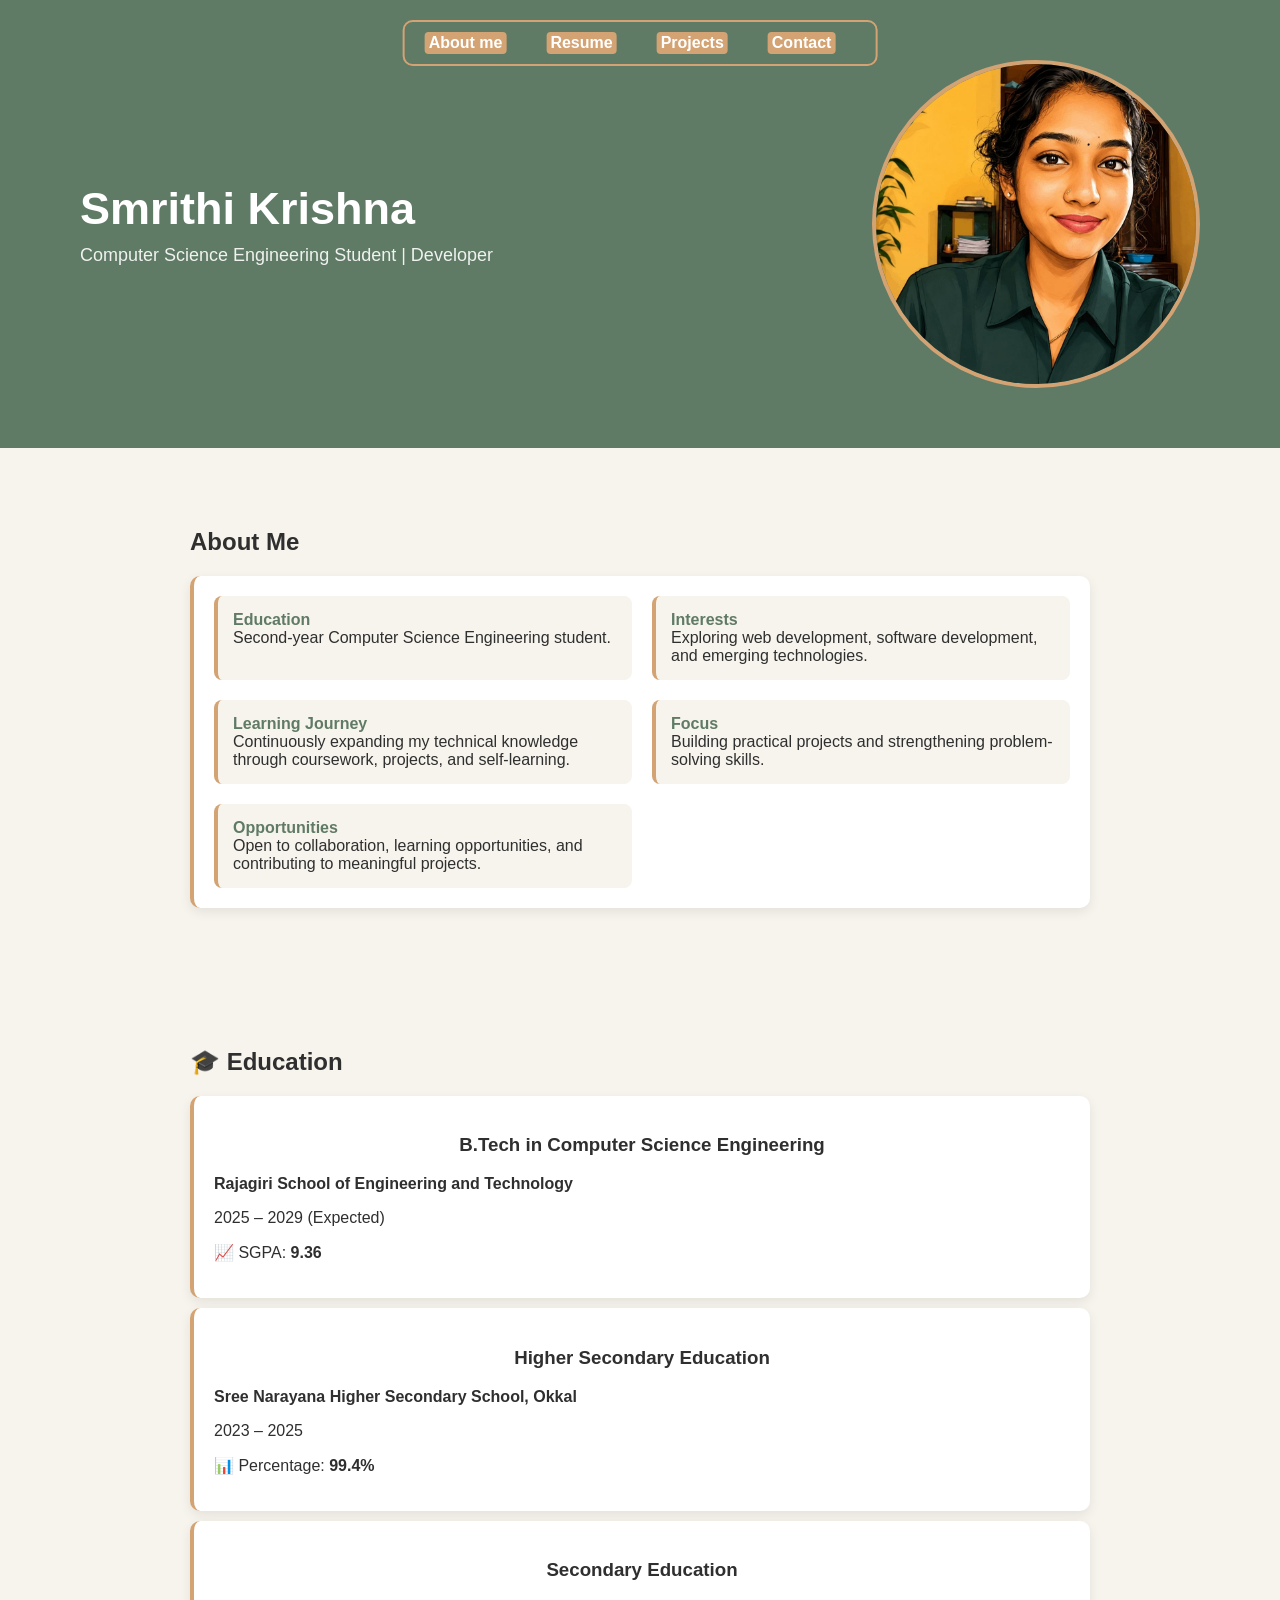
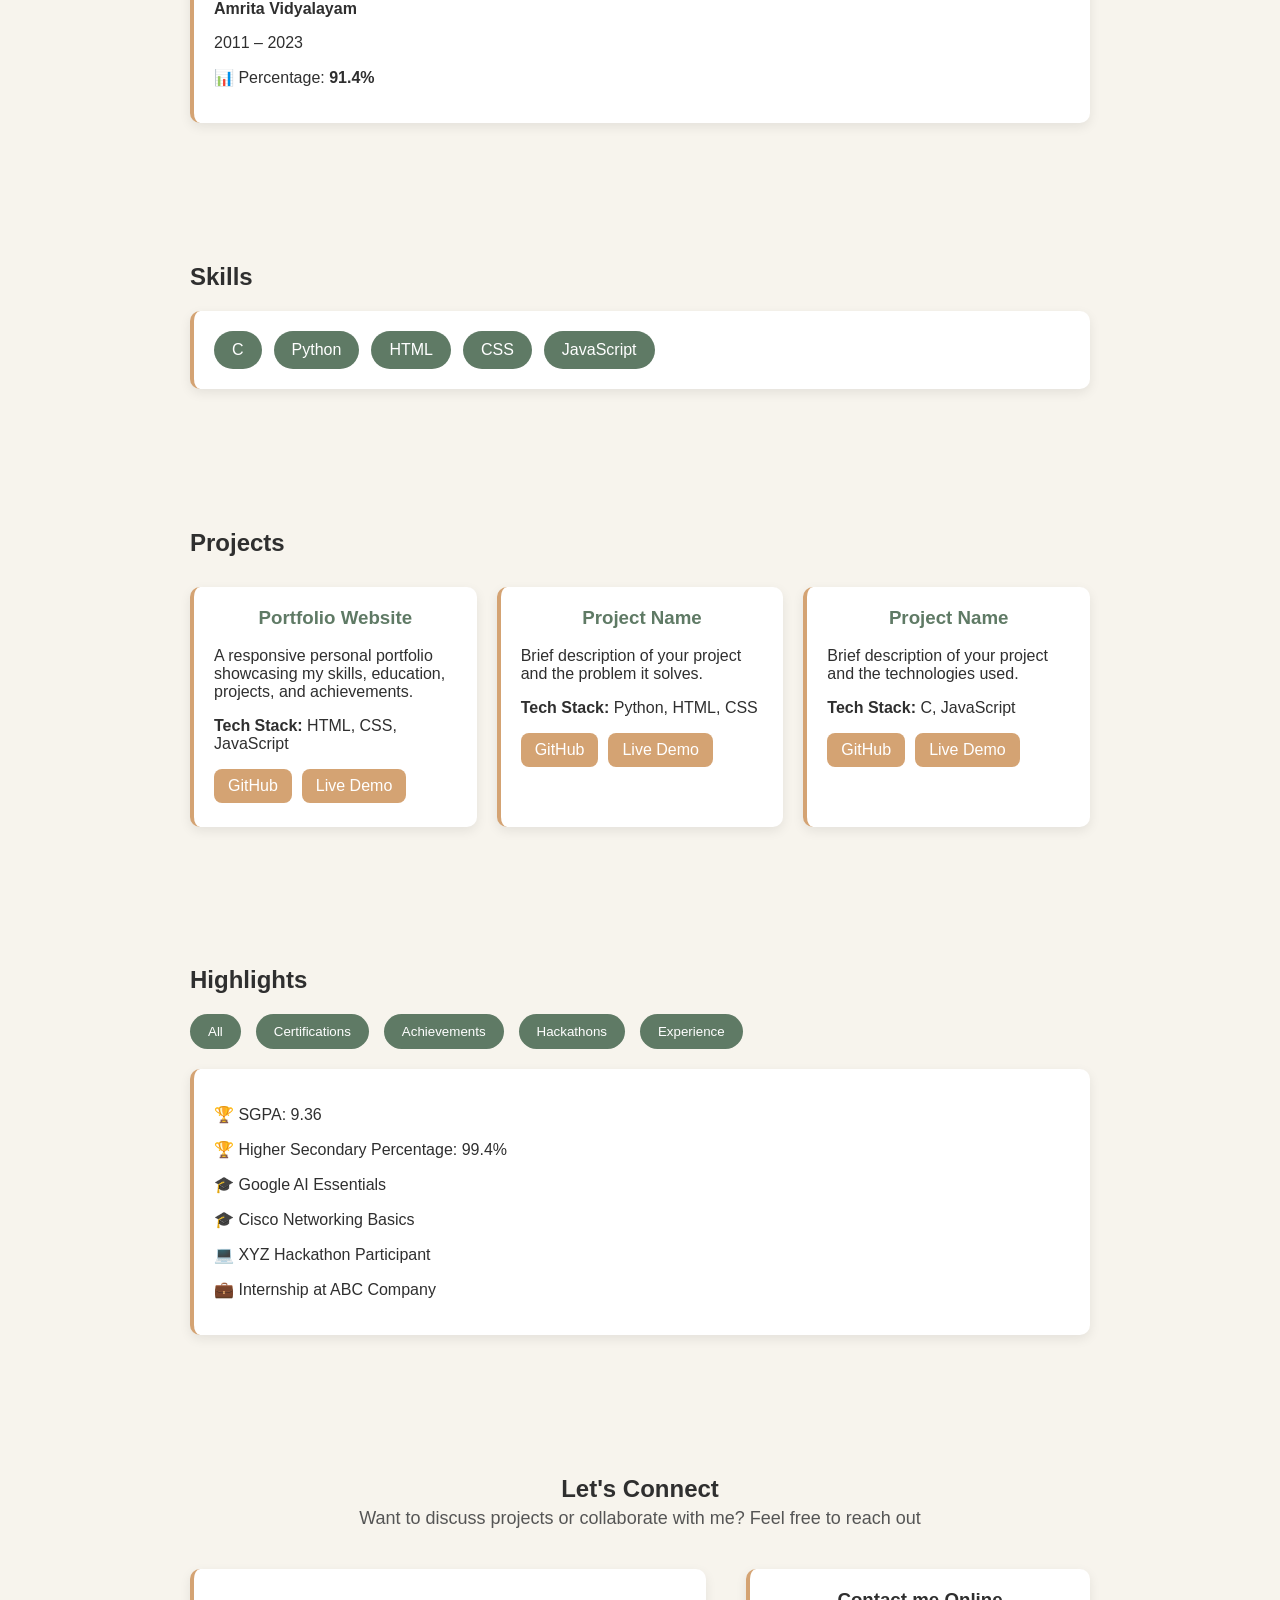
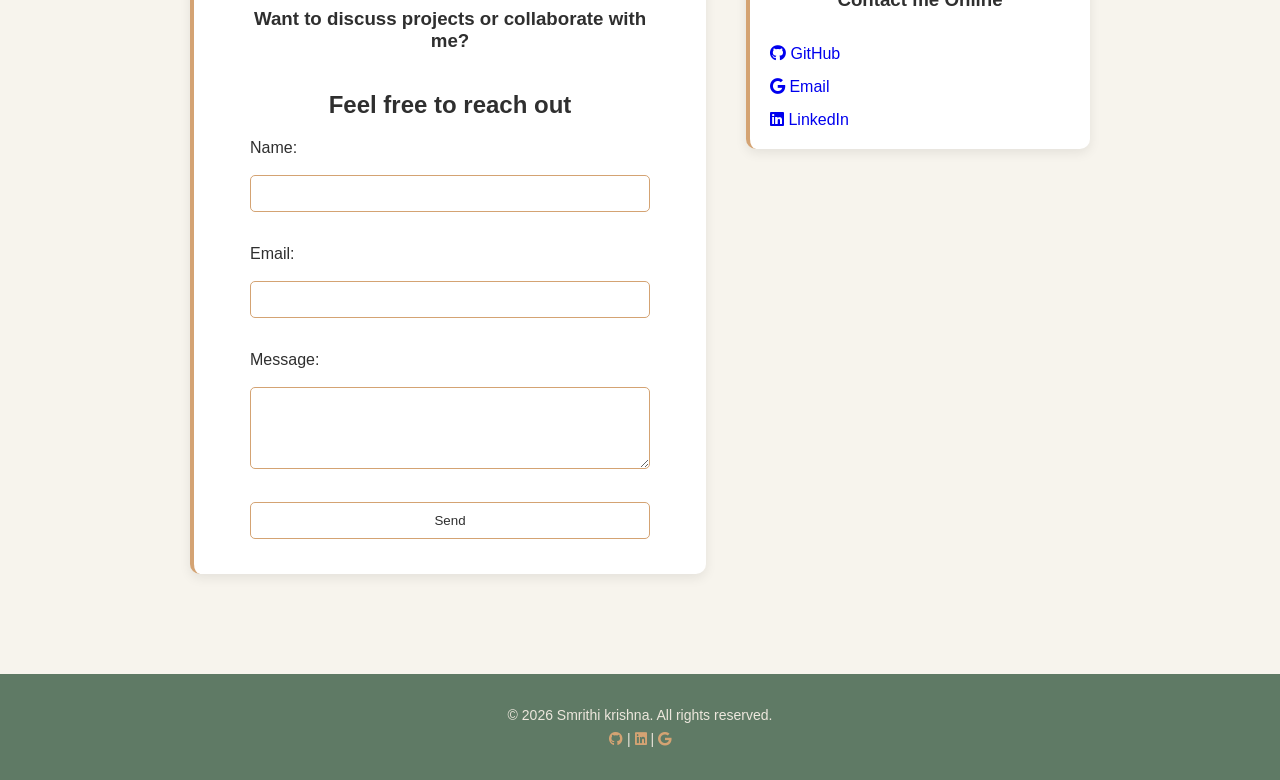
==== Index.html @ e536842e "fixes" ====
<!DOCTYPE html>
<html lang="en">
<head>
  <meta charset="UTF-8" />
  <meta name="viewport" content="width=device-width, initial-scale=1.0"/>
  <title>My Portfolio</title>
 <link rel="stylesheet" href="style.css">
 <link rel="stylesheet" href="https://cdnjs.cloudflare.com/ajax/libs/font-awesome/6.5.1/css/all.min.css">
</head>

<body>



  <header>
    <nav class="navbar">
  <a href="#about-me">About me</a> 
   <a href="Resume.pdf">Resume</a> 
   <a href="#projects">Projects</a> 
   <a href="#contact-online">Contact</a>
</nav>
    <div class="hero-text">
        <h1>Smrithi Krishna</h1>
        <p>Computer Science Engineering Student | Developer</p>
    </div>
    <img src="Smrithi.jpg" alt="Portfolio portrait" class="profile-img">
  </header>

<section id="about-me">
  <h2>About Me</h2>

  <div class="card about-card">
    <div class="about-grid">

      <div>
        <strong>Education</strong><br>
        Second-year Computer Science Engineering student.
      </div>

      <div>
        <strong> Interests</strong><br>
        Exploring web development, software development, and emerging technologies.
      </div>

      <div>
        <strong> Learning Journey</strong><br>
        Continuously expanding my technical knowledge through coursework, projects, and self-learning.
      </div>

      <div>
        <strong> Focus</strong><br>
        Building practical projects and strengthening problem-solving skills.
      </div>

      <div>
        <strong> Opportunities</strong><br>
        Open to collaboration, learning opportunities, and contributing to meaningful projects.
      </div>

    </div>
  </div>
</section>

<section id="education">
  <h2>🎓 Education</h2>

  <div class="card">
    <h3>B.Tech in Computer Science Engineering</h3>
    <p><strong>Rajagiri School of Engineering and Technology</strong></p>
    <p>2025 – 2029 (Expected)</p>
    <p>📈 SGPA: <strong>9.36</strong></p>
  </div>

  <div class="card">
    <h3>Higher Secondary Education</h3>
    <p><strong>Sree Narayana Higher Secondary School, Okkal</strong></p>
    <p>2023 – 2025</p>
    <p>📊 Percentage: <strong>99.4%</strong></p>
  </div>

  <div class="card">
    <h3>Secondary Education</h3>
    <p><strong>Amrita Vidyalayam</strong></p>
    <p>2011 – 2023</p>
    <p>📊 Percentage: <strong>91.4%</strong></p>
  </div>
</section>

<section id="skills">
  <h2>Skills</h2>

  <div class="card">
    <div class="skills-container">
      <span class="skill">C</span>
      <span class="skill">Python</span>
      <span class="skill">HTML</span>
      <span class="skill">CSS</span>
      <span class="skill">JavaScript</span>
    </div>
  </div>
</section>

  
<section id="projects">
  <h2>Projects</h2>

  <div class="projects-grid">

    <div class="card project-card">
      <h3>Portfolio Website</h3>
      <p>
        A responsive personal portfolio showcasing my skills, education,
        projects, and achievements.
      </p>

      <p><strong>Tech Stack:</strong> HTML, CSS, JavaScript</p>

      <div class="project-links">
        <a href="#" target="_blank">GitHub</a>
        <a href="#" target="_blank">Live Demo</a>
      </div>
    </div>

    <div class="card project-card">
      <h3>Project Name</h3>
      <p>
        Brief description of your project and the problem it solves.
      </p>

      <p><strong>Tech Stack:</strong> Python, HTML, CSS</p>

      <div class="project-links">
        <a href="#" target="_blank">GitHub</a>
        <a href="#" target="_blank">Live Demo</a>
      </div>
    </div>

    <div class="card project-card">
      <h3>Project Name</h3>
      <p>
        Brief description of your project and the technologies used.
      </p>

      <p><strong>Tech Stack:</strong> C, JavaScript</p>

      <div class="project-links">
        <a href="#" target="_blank">GitHub</a>
        <a href="#" target="_blank">Live Demo</a>
      </div>
    </div>

  </div>
</section>


<section id="highlights">
    <h2>Highlights</h2>

    <div class="tabs">
      <button class="tab-btn active" onclick="showTab('all')">All</button>
      <button class="tab-btn" onclick="showTab('certifications')">Certifications</button>
      <button class="tab-btn" onclick="showTab('achievements')">Achievements</button>
      <button class="tab-btn" onclick="showTab('hackathons')">Hackathons</button>
      <button class="tab-btn" onclick="showTab('experience')">Experience</button>
    </div>

    <div id="all" class="tab-content active">
      <div class="card">
        <p>🏆 SGPA: 9.36</p>
        <p>🏆 Higher Secondary Percentage: 99.4%</p>
        <p>🎓 Google AI Essentials</p>
        <p>🎓 Cisco Networking Basics</p>
        <p>💻 XYZ Hackathon Participant</p>
        <p>💼 Internship at ABC Company</p>
      </div>
    </div>

    <div id="certifications" class="tab-content">
      <div class="card">
        <p>🎓 Google AI Essentials</p>
        <p>🎓 Cisco Networking Basics</p>
      </div>
    </div>

    <div id="achievements" class="tab-content">
      <div class="card">
        <p>🏆 SGPA: 9.36</p>
        <p>🏆 Higher Secondary Percentage: 99.4%</p>
      </div>
    </div>

    <div id="hackathons" class="tab-content">
      <div class="card">
        <p>💻 XYZ Hackathon Participant</p>
      </div>
    </div>

    <div id="experience" class="tab-content">
      <div class="card">
        <p>💼 Internship at ABC Company</p>
      </div>
    </div>
  </section>


  <section id="contact">
  <div class="contact-section-title">
    <h1>Let's Connect</h1>
    <h2>Want to discuss projects or collaborate with me? Feel free to reach out</h2>
  </div>

  <div class="contact-flex-container">
    
    <div class="contact-form-side">
      <div class="card">
        <form action="https://api.web3forms.com/submit" method="POST">
        <input type="hidden" name="access_key" value="64b8e744-a747-41b3-a62b-e8c4130444ab">

        <h3>Want to discuss projects or collaborate with me?</h3>
        <h2> Feel free to reach out</h2>
        <form id="Contact-form">
          <label for="name">Name:</label><br/>
          <input type="text" id="name" name="name" required><br/>
          
          <label for="email">Email:</label><br/>
          <input type="email" id="email" name="email" required><br/>
          
          <label for="message">Message:</label><br/>
          <textarea id="message" name="message" rows="4" required></textarea><br/>
          
          <input id="button" type="submit" value="Send">
        </form>
      </form>
      </div>
    </div>

    <div class="contact-links-side">
      
      <div class="card social-links-card">
        <h3>Contact me Online</h3>
        <a href="https://github.com/Smrithi-krishna" target="_blank"><i class="fa-brands fa-github"></i> GitHub</a>
        <a href="mailto:avsmrithikrishnaa8a@gmail.com" target="_blank"><i class="fa-brands fa-google"></i> Email</a>
        <a href="https://www.linkedin.com/in/smrithi-krishna-741a37374/" target="_blank"><i class="fa-brands fa-linkedin"></i> LinkedIn</a>
      </div>
    </div>

  </div>
</section>

<footer>
  <p>© 2026 Smrithi krishna. All rights reserved.</p>

  <p>
     <a href="https://github.com/Smrithi-krishna" target="_blank">
        <i class="fa-brands fa-github"></i>
    </a> |
    
    <a href="https://www.linkedin.com/in/smrithi-krishna-741a37374/" target="_blank">
        <i class="fa-brands fa-linkedin"></i>
    </a> |
    <a href="mailto:avsmrithikrishnaa8a@gmail.com" target="_blank">
        <i class="fa-brands fa-google"></i>
    </a>
  </p>
</footer>

<script>
    function showTab(tabId) {
     
      const contents = document.querySelectorAll('.tab-content');
      contents.forEach(content => content.classList.remove('active'));

      
      const buttons = document.querySelectorAll('.tab-btn');
      buttons.forEach(btn => btn.classList.remove('active'));

      document.getElementById(tabId).classList.add('active');

  
      event.currentTarget.classList.add('active');
    }
  </script>

</body>
</body>
</html>
---- style.css ----
body {
    font-family: 'Outfit', sans-serif;
    margin: 0;
    background: #F7F4ED;
    color: #2F2F2F;
}

header {
    background: #5F7A65;
    color: white;
    padding: 60px 80px; 
    display: flex; 
    align-items: center;       
    justify-content: space-between; 
    gap: 40px;                 
}

header h1 {
    font-size: 45px;
    margin: 0 0 10px 0; 
    text-align: left;
}

header p {
    font-size: 18px;
    margin: 0;
    text-align: left;
    opacity: 0.9; 
}

.profile-img {
    width: 320px; 
    height: 320px;
    border-radius: 50%;       
    object-fit: cover;        
    object-position: center;  
    border: 4px solid #D4A373; 
    flex-shrink: 0; 
}
    

section {
    padding: 60px 20px;
    max-width: 900px;
    margin: auto;
}

.card {
    background: #FFFFFF;
    padding: 20px;
    border-radius: 10px;
    margin-top: 10px;
    border-left: 4px solid #D4A373;
    box-shadow: 0 4px 12px rgba(0, 0, 0, 0.08);
}

.navbar a {
    color: white;
    font-weight: 600;
    background-color: #D4A373;
    text-decoration: none;
    padding: 2px 4px;
    border-radius: 4px;
    margin-right: 20px;
}

.navbar a:hover {
    background-color: #b88555;
    color: #f7f7f7;
    text-decoration: none;
    padding: 2px 4px;
    border-radius: 4px;
}


.navbar {
    border: 2px solid #D4A373;
    padding: 10px 20px;
    width: fit-content;
    border-radius: 10px;
    background: #5F7A65;
    display: flex;
    gap: 20px;
    position: fixed;   
    top: 20px;            
    left: 50%;            
    transform: translateX(-50%); 
    z-index: 10;         
}


form {
    display: flex;
    flex-direction: column;
    max-width: 400px;
    margin: auto;
}

form button{
    color: black;
    font-weight: 600;
    background-color: #D4A373;
    text-decoration: none;
    padding: 2px 4px;
    border-radius: 4px;
    margin-right: 20px;
}

input,
textarea {
    padding: 10px;
    margin-bottom: 15px;
    border: 1px solid #D4A373;
    border-radius: 5px;
    background: #FFFFFF;
    color: #2F2F2F;
}

input:focus,
textarea:focus {
    outline: none;
    border-color: #5F7A65;
    box-shadow: 0 0 5px rgba(95, 122, 101, 0.3);
}

footer {
    background: #5F7A65;
    text-align: center;
    padding: 25px;
    margin-top: 40px;
}

footer p {
    margin: 8px 0;
    font-size: 14px;
    color: #EDE7DD;
}

footer a {
    color: #D4A373;
    text-decoration: none;
}

footer a:hover {
    color: white;
    text-decoration: underline;
}


.about-grid {
  display: grid;
  grid-template-columns: repeat(2, 1fr);
  gap: 20px;
}

.about-grid div {
  background: #F7F4ED;
  padding: 15px;
  border-radius: 8px;
  border-left: 4px solid #D4A373;
}

.about-grid strong {
  color: #5F7A65;
}


.tabs {
  display: flex;
  gap: 15px;
  flex-wrap: wrap;
  margin-bottom: 20px;
}

.tab-btn {
  background: #5F7A65;
  color: white;
  border: none;
  padding: 10px 18px;
  border-radius: 25px;
  cursor: pointer;
  font-family: 'Outfit', sans-serif;
}

.tab-btn:hover {
  background: #D4A373;
}

.tab-content {
  display: none;
}

.tab-content.active {
  display: block;
}


.skills-container {
  display: flex;
  flex-wrap: wrap;
  gap: 12px;
}

.skill {
  background: #5F7A65;
  color: white;
  padding: 10px 18px;
  border-radius: 25px;
  font-weight: 500;
  transition: all 0.3s ease;
}

.skill:hover {
  background: #D4A373;
  transform: translateY(-2px);
}

.projects-grid {
  display: grid;
  grid-template-columns: repeat(3, 1fr);
  gap: 20px;
}

.project-card {
  min-height: 200px;
  min-width: 200px;
}

.project-card h3 {
  color: #5F7A65;
  margin-top: 0;
}

.project-links {
  display: flex;
  gap: 10px;
  margin-top: 15px;
}

.project-links a {
  background: #D4A373;
  color: white;
  padding: 8px 14px;
  border-radius: 8px;
  text-decoration: none;
}

.project-links a:hover {
  background: #5F7A65;
}

.tab-content {
  display: none;
}

.tab-content.active {
  display: block;
}


.contact-flex-container {
  display: flex;
  gap: 40px;          
  align-items: flex-start; 
  margin-top: 30px;
}


.contact-form-side {
  flex: 1.5; 
}


.contact-links-side {
  flex: 1;
}

.contact-links-side h3 {
  margin-top: 0;
  color: #2F2F2F;
}


.social-links-card {
  display: flex;
  flex-direction: column;
  gap: 15px; 
}


.contact-section-title {
  text-align: center;
  margin-bottom: 20px;
}

.contact-section-title h1 {
  margin-bottom: 5px;
}

.contact-section-title h2 {
  font-size: 18px;
  font-weight: 400;
  color: #555;
  margin-top: 0;
}

.contact-form-side h2,
h3{
  text-align: center;
}

.social-links-card a{
text-decoration: none;
}


#contact-form input[type="submit"] {
  background-color: #D4A373;
}

#contact-form input[type="submit"]:hover {
  background-color: #5F7A65; 
}


@media (max-width: 768px) {
  .contact-flex-container {
    flex-direction: column; 
    gap: 30px;
  }
  .contact-form-side, .contact-links-side {
    width: 100%; 
  }
}
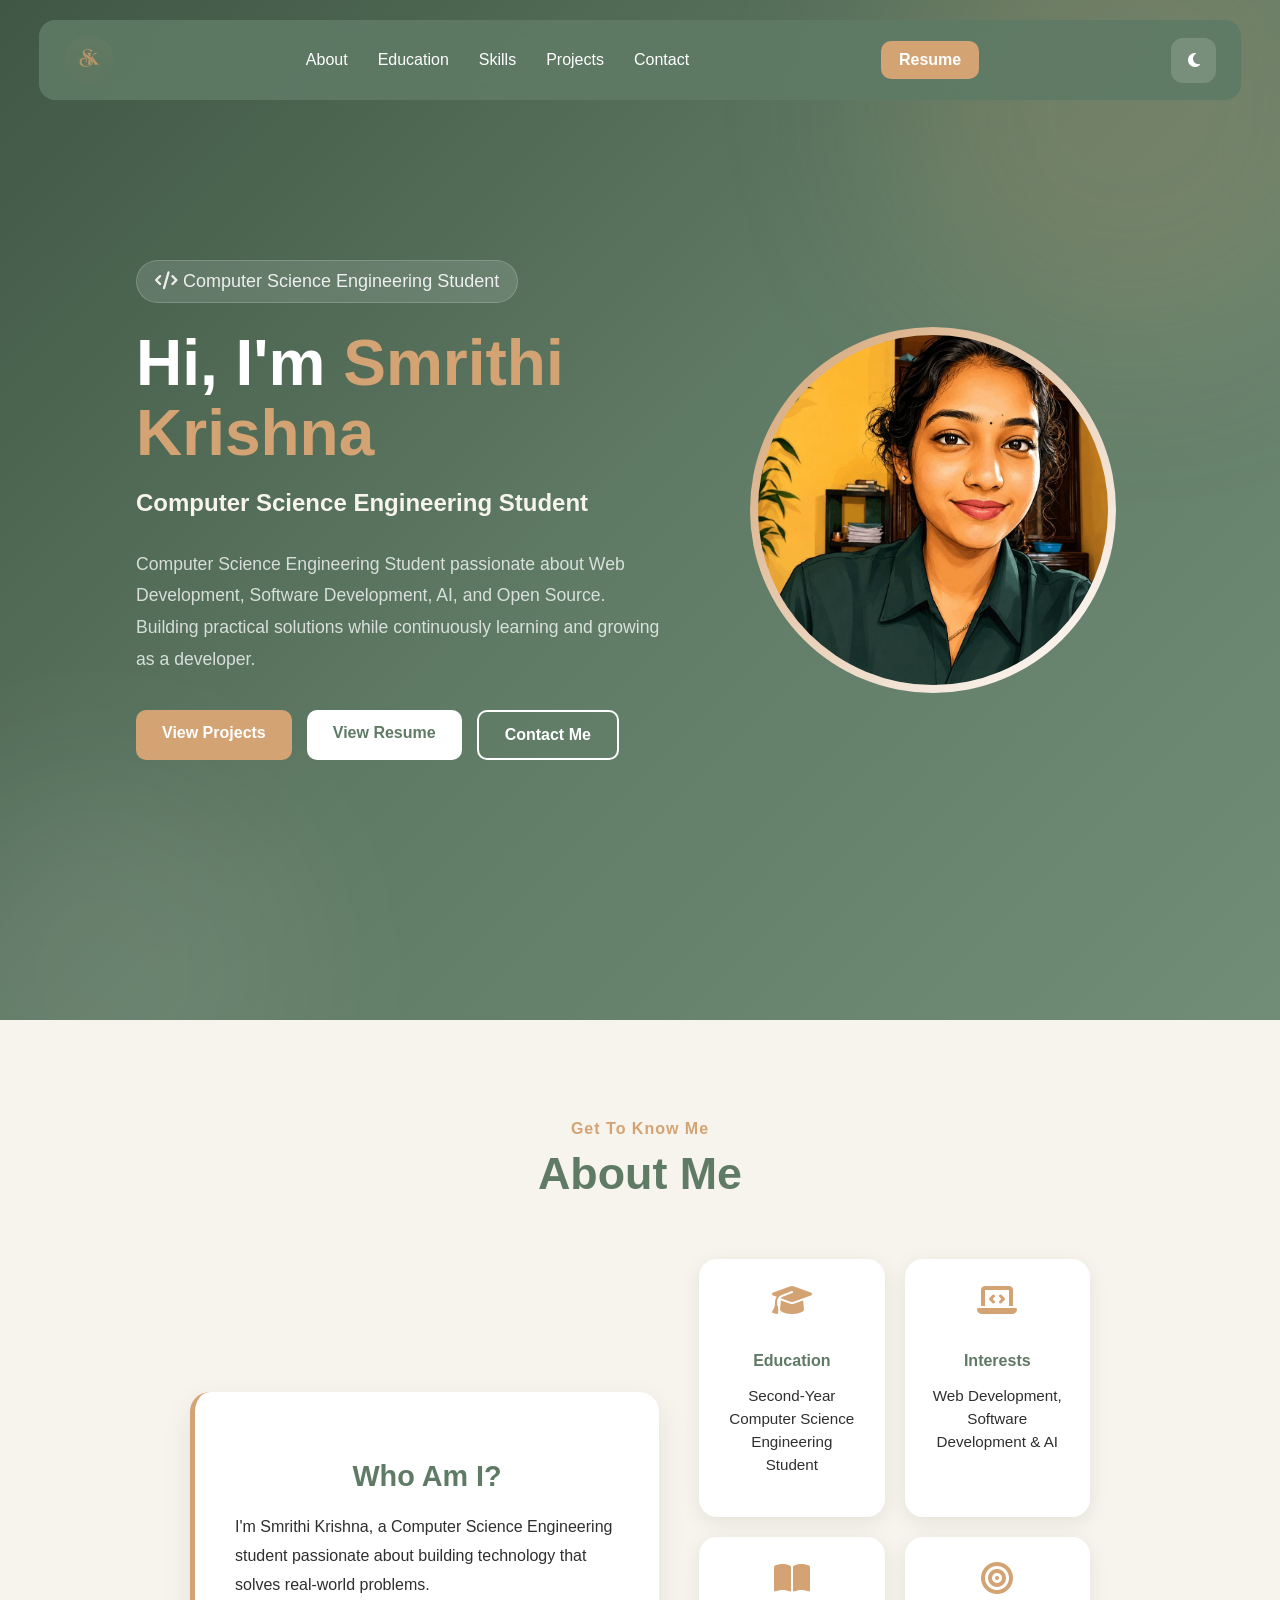
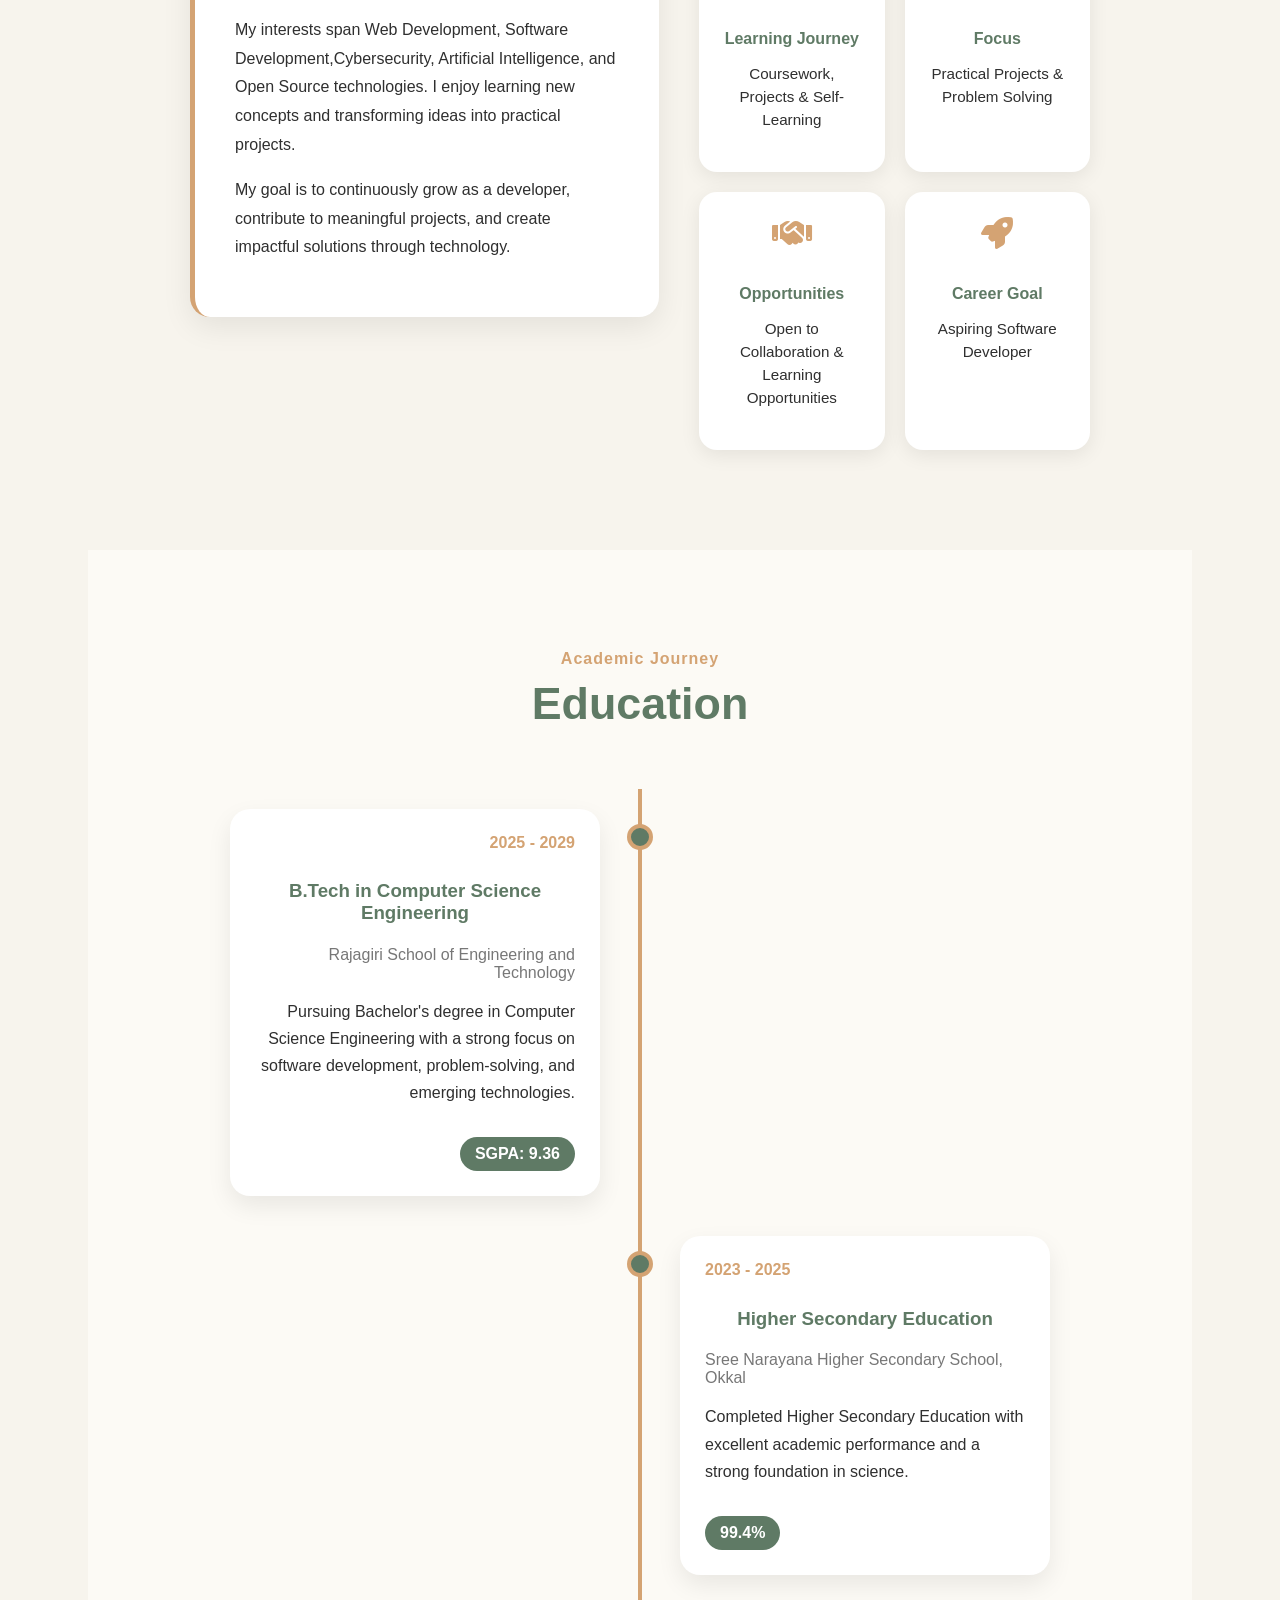
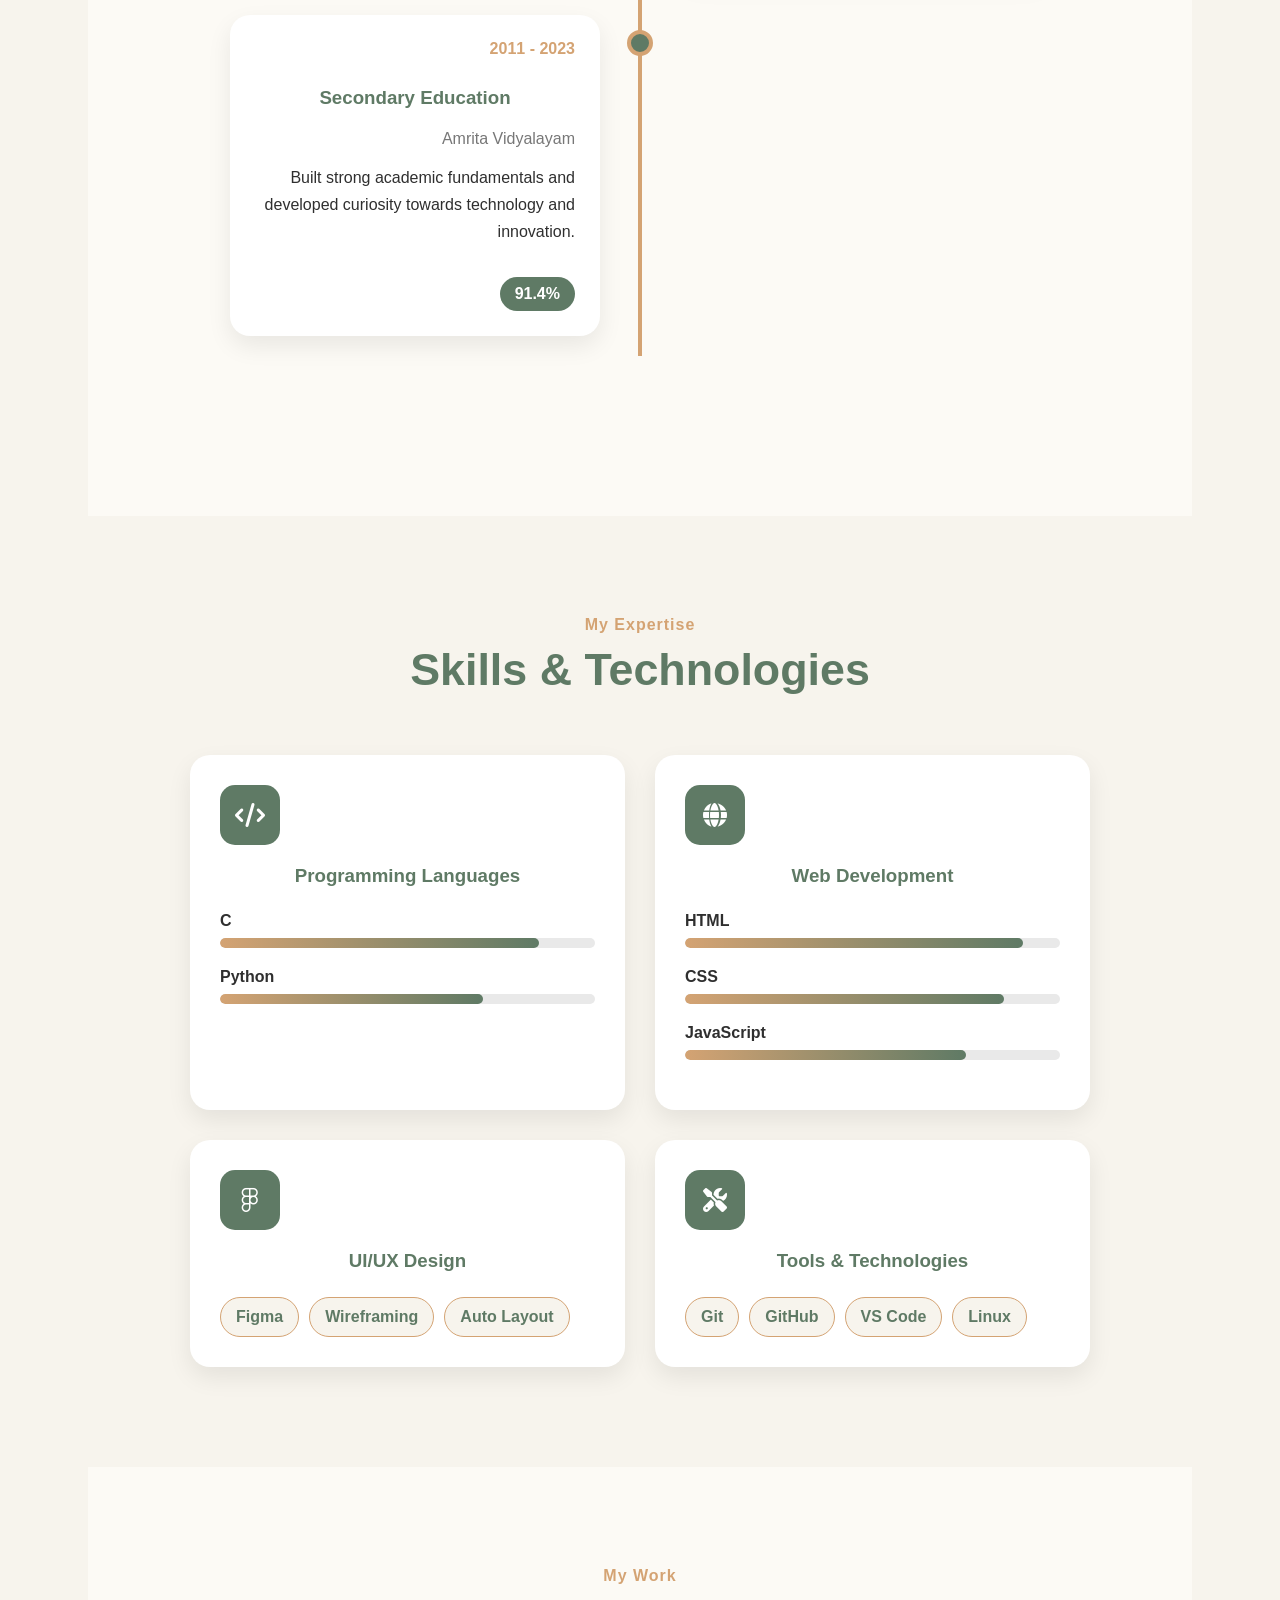
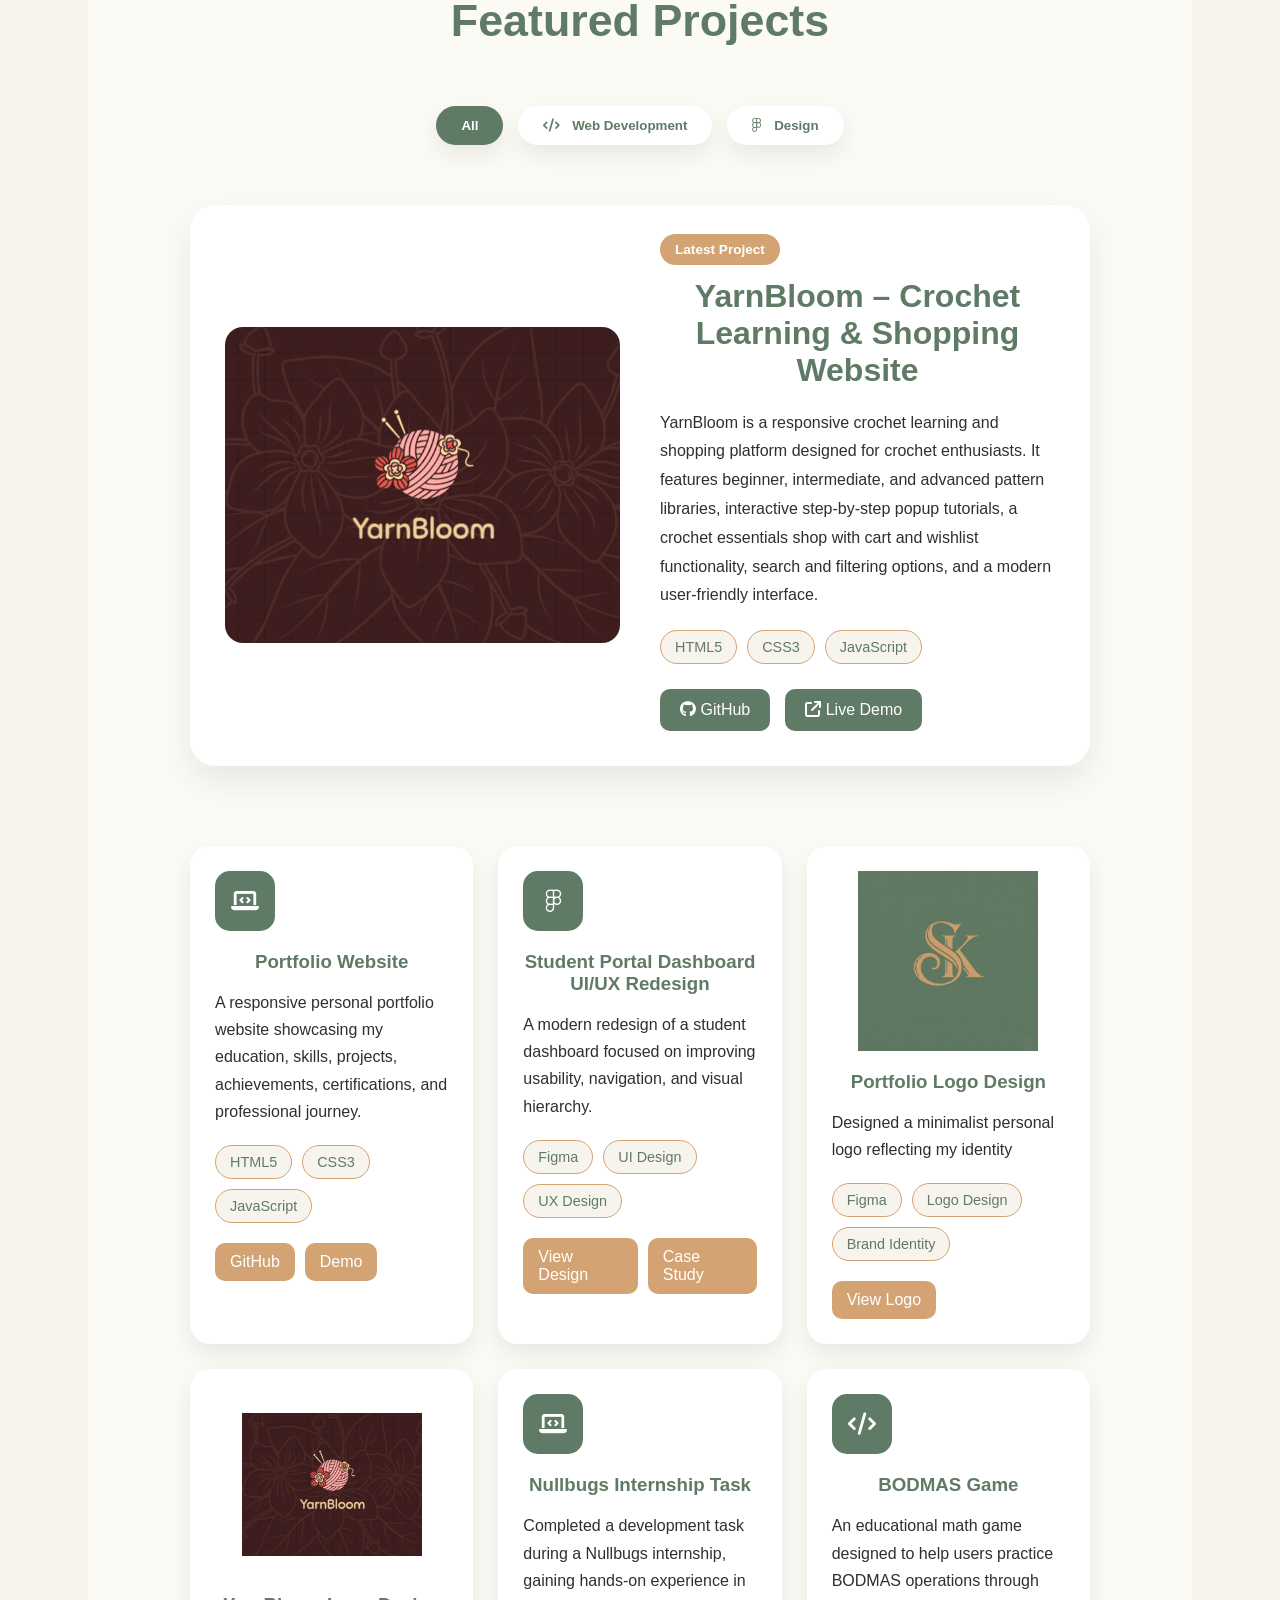
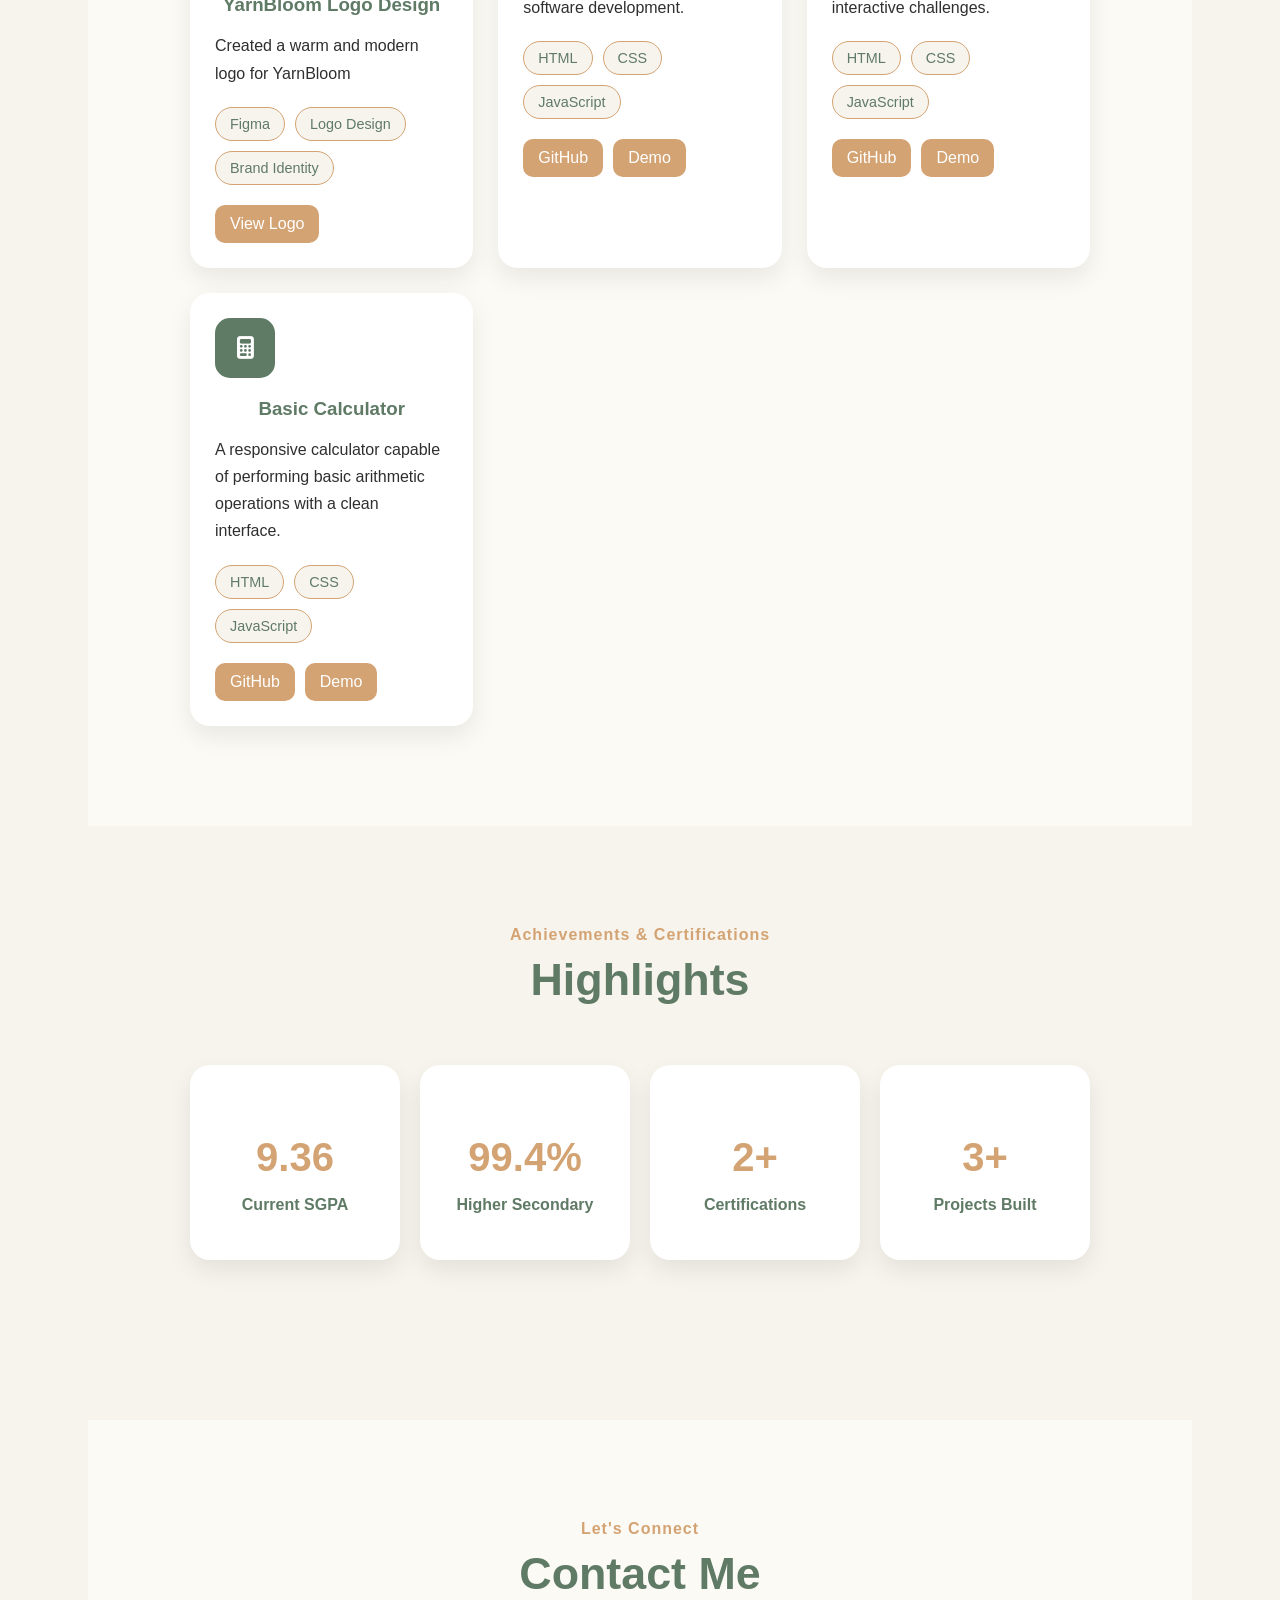
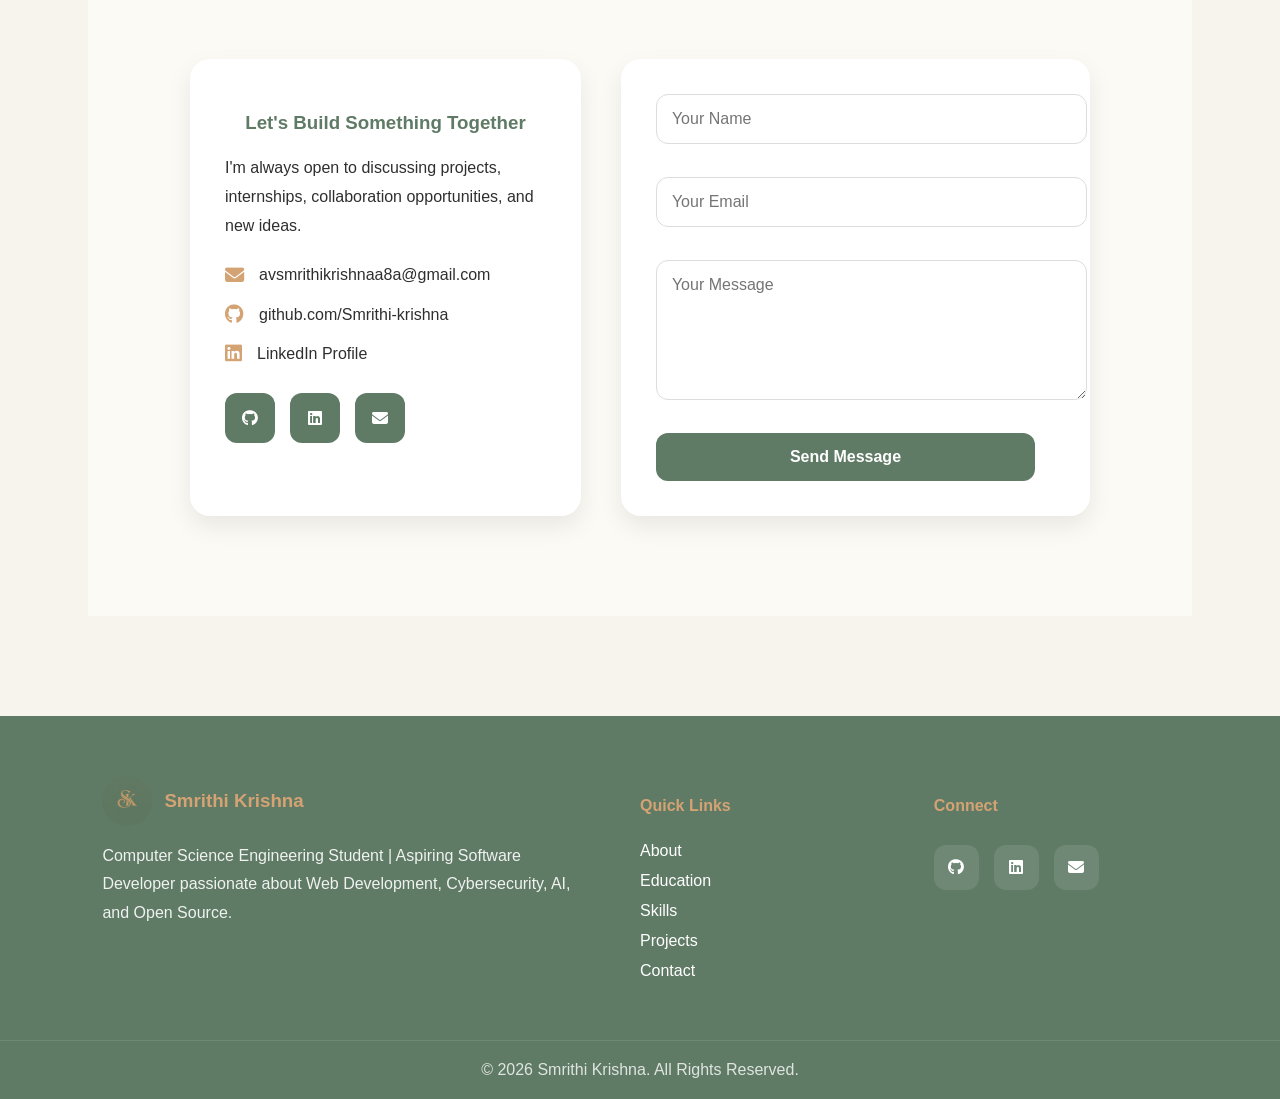
==== commit 5f2eb3c4: "Rename style.html to Index.html" ====
--- a/Index.html
+++ b/Index.html
@@ -10,277 +10,823 @@
 
 <body>
 
-
-
-  <header>
+  <header class="hero">
+
     <nav class="navbar">
-  <a href="#about-me">About me</a> 
-   <a href="Resume.pdf">Resume</a> 
-   <a href="#projects">Projects</a> 
-   <a href="#contact-online">Contact</a>
+
+    <div class="logo">
+        <img src="logo.png">
+    </div>
+
+    <ul class="nav-links">
+        <li><a href="#about-me">About</a></li>
+        <li><a href="#education">Education</a></li>
+        <li><a href="#skills">Skills</a></li>
+        <li><a href="#projects">Projects</a></li>
+        <li><a href="#contact">Contact</a></li>
+    </ul>
+
+    <a href="https://drive.google.com/file/d/1RVijHca5Z-SXVgbJho8I0wNhLrglUve1/view?usp=drive_link" target="_blank" class="resume-btn">
+    Resume
+</a>
+    <button id="theme-toggle" class="theme-toggle">
+    <i class="fa-solid fa-moon"></i>
+</button>
+
+    <div class="menu-btn">
+        <i class="fa-solid fa-bars"></i>
+    </div>
+
 </nav>
-    <div class="hero-text">
-        <h1>Smrithi Krishna</h1>
-        <p>Computer Science Engineering Student | Developer</p>
-    </div>
-    <img src="Smrithi.jpg" alt="Portfolio portrait" class="profile-img">
-  </header>
+
+    <div class="hero-content">
+
+        <div class="hero-left">
+
+            <p class="hero-tag">
+                <i class="fa-solid fa-code"></i>
+                Computer Science Engineering Student
+            </p>
+
+            <h1>
+                Hi, I'm <span>Smrithi Krishna</span>
+            </h1>
+
+            <h2>
+                <span id="typing"></span>
+            </h2>
+
+            <p class="hero-description">
+                Computer Science Engineering Student passionate about
+                Web Development, Software Development, AI, and Open Source.
+                Building practical solutions while continuously learning
+                and growing as a developer.
+            </p>
+
+            <div class="hero-buttons">
+                <a href="#projects" class="btn-primary">
+                    View Projects
+                </a>
+
+                <a href="https://drive.google.com/file/d/1RVijHca5Z-SXVgbJho8I0wNhLrglUve1/view?usp=drive_link" class="btn-secondary" download>
+                    View Resume
+                </a>
+
+                <a href="#contact" class="btn-outline">
+                    Contact Me
+                </a>
+            </div>
+
+        </div>
+
+        <div class="hero-right">
+
+            <div class="image-wrapper">
+                <img src="Smrithi.jpg" alt="Smrithi Krishna">
+            </div>
+
+        </div>
+
+    </div>
+
+</header>
+
+
+
 
 <section id="about-me">
-  <h2>About Me</h2>
-
-  <div class="card about-card">
-    <div class="about-grid">
-
-      <div>
-        <strong>Education</strong><br>
-        Second-year Computer Science Engineering student.
-      </div>
-
-      <div>
-        <strong> Interests</strong><br>
-        Exploring web development, software development, and emerging technologies.
-      </div>
-
-      <div>
-        <strong> Learning Journey</strong><br>
-        Continuously expanding my technical knowledge through coursework, projects, and self-learning.
-      </div>
-
-      <div>
-        <strong> Focus</strong><br>
-        Building practical projects and strengthening problem-solving skills.
-      </div>
-
-      <div>
-        <strong> Opportunities</strong><br>
-        Open to collaboration, learning opportunities, and contributing to meaningful projects.
-      </div>
-
-    </div>
-  </div>
+
+    <div class="section-heading">
+        <span>Get To Know Me</span>
+        <h2>About Me</h2>
+    </div>
+
+    <div class="about-container">
+
+        <div class="about-left">
+
+            <div class="about-card-main">
+                <h3>Who Am I?</h3>
+
+                <p>
+                    I'm Smrithi Krishna, a Computer Science Engineering student
+                    passionate about building technology that solves real-world
+                    problems.
+                </p>
+
+                <p>
+                    My interests span Web Development, Software Development,Cybersecurity,
+                    Artificial Intelligence, and Open Source technologies.
+                    I enjoy learning new concepts and transforming ideas into
+                    practical projects.
+                </p>
+
+                <p>
+                    My goal is to continuously grow as a developer, contribute
+                    to meaningful projects, and create impactful solutions
+                    through technology.
+                </p>
+            </div>
+
+        </div>
+
+        <div class="about-right">
+
+            <div class="info-card">
+                <i class="fa-solid fa-graduation-cap"></i>
+                <h4>Education</h4>
+                <p>Second-Year Computer Science Engineering Student</p>
+            </div>
+
+            <div class="info-card">
+                <i class="fa-solid fa-laptop-code"></i>
+                <h4>Interests</h4>
+                <p>Web Development, Software Development & AI</p>
+            </div>
+
+            <div class="info-card">
+                <i class="fa-solid fa-book-open"></i>
+                <h4>Learning Journey</h4>
+                <p>Coursework, Projects & Self-Learning</p>
+            </div>
+
+            <div class="info-card">
+                <i class="fa-solid fa-bullseye"></i>
+                <h4>Focus</h4>
+                <p>Practical Projects & Problem Solving</p>
+            </div>
+
+            <div class="info-card">
+                <i class="fa-solid fa-handshake"></i>
+                <h4>Opportunities</h4>
+                <p>Open to Collaboration & Learning Opportunities</p>
+            </div>
+
+            <div class="info-card">
+                <i class="fa-solid fa-rocket"></i>
+                <h4>Career Goal</h4>
+                <p>Aspiring Software Developer</p>
+            </div>
+
+        </div>
+
+    </div>
+
+</section> 
+
+<section id="education">
+
+    <div class="section-heading">
+        <span>Academic Journey</span>
+        <h2>Education</h2>
+    </div>
+
+    <div class="timeline">
+
+        <div class="timeline-item">
+            <div class="timeline-dot"></div>
+
+            <div class="timeline-content">
+                <span class="timeline-year">2025 - 2029</span>
+                <h3>B.Tech in Computer Science Engineering</h3>
+                <h4>Rajagiri School of Engineering and Technology</h4>
+
+                <p>
+                    Pursuing Bachelor's degree in Computer Science Engineering
+                    with a strong focus on software development, problem-solving,
+                    and emerging technologies.
+                </p>
+
+                <div class="timeline-badge">
+                    SGPA: 9.36
+                </div>
+            </div>
+        </div>
+
+        <div class="timeline-item">
+            <div class="timeline-dot"></div>
+
+            <div class="timeline-content">
+                <span class="timeline-year">2023 - 2025</span>
+                <h3>Higher Secondary Education</h3>
+                <h4>Sree Narayana Higher Secondary School, Okkal</h4>
+
+                <p>
+                    Completed Higher Secondary Education with excellent
+                    academic performance and a strong foundation in science.
+                </p>
+
+                <div class="timeline-badge">
+                    99.4%
+                </div>
+            </div>
+        </div>
+
+        <div class="timeline-item">
+            <div class="timeline-dot"></div>
+
+            <div class="timeline-content">
+                <span class="timeline-year">2011 - 2023</span>
+                <h3>Secondary Education</h3>
+                <h4>Amrita Vidyalayam</h4>
+
+                <p>
+                    Built strong academic fundamentals and developed
+                    curiosity towards technology and innovation.
+                </p>
+
+                <div class="timeline-badge">
+                    91.4%
+                </div>
+            </div>
+        </div>
+
+    </div>
+
 </section>
 
-<section id="education">
-  <h2>🎓 Education</h2>
-
-  <div class="card">
-    <h3>B.Tech in Computer Science Engineering</h3>
-    <p><strong>Rajagiri School of Engineering and Technology</strong></p>
-    <p>2025 – 2029 (Expected)</p>
-    <p>📈 SGPA: <strong>9.36</strong></p>
-  </div>
-
-  <div class="card">
-    <h3>Higher Secondary Education</h3>
-    <p><strong>Sree Narayana Higher Secondary School, Okkal</strong></p>
-    <p>2023 – 2025</p>
-    <p>📊 Percentage: <strong>99.4%</strong></p>
-  </div>
-
-  <div class="card">
-    <h3>Secondary Education</h3>
-    <p><strong>Amrita Vidyalayam</strong></p>
-    <p>2011 – 2023</p>
-    <p>📊 Percentage: <strong>91.4%</strong></p>
-  </div>
+
+<section id="skills">
+
+    <div class="section-heading">
+        <span>My Expertise</span>
+        <h2>Skills & Technologies</h2>
+    </div>
+
+    <div class="skills-grid">
+
+        <div class="skill-card">
+            <div class="skill-icon">
+                <i class="fa-solid fa-code"></i>
+            </div>
+
+            <h3>Programming Languages</h3>
+
+            <div class="skill-item">
+                <span>C</span>
+                <div class="progress">
+                    <div class="progress-bar" style="width:85%"></div>
+                </div>
+            </div>
+
+            <div class="skill-item">
+                <span>Python</span>
+                <div class="progress">
+                    <div class="progress-bar" style="width:70%"></div>
+                </div>
+            </div>
+        </div>
+
+        <div class="skill-card">
+            <div class="skill-icon">
+                <i class="fa-solid fa-globe"></i>
+            </div>
+
+            <h3>Web Development</h3>
+
+            <div class="skill-item">
+                <span>HTML</span>
+                <div class="progress">
+                    <div class="progress-bar" style="width:90%"></div>
+                </div>
+            </div>
+
+            <div class="skill-item">
+                <span>CSS</span>
+                <div class="progress">
+                    <div class="progress-bar" style="width:85%"></div>
+                </div>
+            </div>
+
+            <div class="skill-item">
+                <span>JavaScript</span>
+                <div class="progress">
+                    <div class="progress-bar" style="width:75%"></div>
+                </div>
+            </div>
+        </div>
+
+        <!-- UI/UX -->
+
+        <div class="skill-card">
+
+            <div class="skill-icon">
+                <i class="fa-brands fa-figma"></i>
+            </div>
+
+            <h3>UI/UX Design</h3>
+
+            <div class="skill-tags">
+                <span>Figma</span>
+                <span>Wireframing</span>
+                <span>Auto Layout</span>
+            </div>
+
+        </div>
+
+
+        <div class="skill-card">
+            <div class="skill-icon">
+                <i class="fa-solid fa-screwdriver-wrench"></i>
+            </div>
+
+            <h3>Tools & Technologies</h3>
+
+            <div class="skill-tags">
+                <span>Git</span>
+                <span>GitHub</span>
+                <span>VS Code</span>
+                <span>Linux</span>
+            </div>
+        </div>
+    </div>
+
 </section>
 
-<section id="skills">
-  <h2>Skills</h2>
-
-  <div class="card">
-    <div class="skills-container">
-      <span class="skill">C</span>
-      <span class="skill">Python</span>
-      <span class="skill">HTML</span>
-      <span class="skill">CSS</span>
-      <span class="skill">JavaScript</span>
-    </div>
-  </div>
+<section id="projects">
+
+    <div class="section-heading">
+        <span>My Work</span>
+        <h2>Featured Projects</h2>
+    </div>
+    <div class="project-filter">
+
+    <button class="filter-btn active" data-filter="all">
+        All
+    </button>
+
+    <button class="filter-btn" data-filter="web">
+        <i class="fa-solid fa-code"></i>
+        Web Development
+    </button>
+
+    <button class="filter-btn" data-filter="uiux">
+        <i class="fa-brands fa-figma"></i>
+        Design
+    </button>
+
+    
+
+</div>
+
+    <!-- Featured Project -->
+
+<div class="featured-project">
+
+    <div class="featured-image">
+        <img src="YarnBloom.png" alt="YarnBloom Website">
+    </div>
+
+    <div class="featured-content">
+
+        <span class="featured-tag">Latest Project</span>
+
+        <h3> YarnBloom – Crochet Learning & Shopping Website</h3>
+
+        <p>
+            YarnBloom is a responsive crochet learning and shopping platform designed for crochet enthusiasts.
+            It features beginner, intermediate, and advanced pattern libraries, interactive step-by-step
+            popup tutorials, a crochet essentials shop with cart and wishlist functionality, search and
+            filtering options, and a modern user-friendly interface.
+        </p>
+
+        <div class="tech-stack">
+            <span>HTML5</span>
+            <span>CSS3</span>
+            <span>JavaScript</span>
+        </div>
+
+        <div class="project-buttons">
+
+            <a href="https://github.com/Smrithi-krishna/YarnBloom.git" target="_blank">
+                <i class="fa-brands fa-github"></i>
+                GitHub
+            </a>
+
+            <a href="https://smrithi-krishna.github.io/YarnBloom/" target="_blank">
+                <i class="fa-solid fa-arrow-up-right-from-square"></i>
+                Live Demo
+            </a>
+
+        </div>
+
+    </div>
+
+</div>
+
+  
+
+<!-- Other Projects -->
+
+<div class="projects-grid">
+
+    <!-- Portfolio -->
+
+    <div class="project-card web">
+
+        <div class="project-top">
+            <i class="fa-solid fa-laptop-code"></i>
+        </div>
+
+        <h3>Portfolio Website</h3>
+
+        <p>
+            A responsive personal portfolio website showcasing my education,
+            skills, projects, achievements, certifications, and professional journey.
+        </p>
+
+        <div class="tech-stack">
+            <span>HTML5</span>
+            <span>CSS3</span>
+            <span>JavaScript</span>
+        </div>
+
+        <div class="project-links">
+            <a href="https://github.com/Smrithi-krishna/Portfolio.git">GitHub</a>
+            <a href="#">Demo</a>
+        </div>
+
+    </div>
+
+        <!-- UI/UX -->
+
+    <div class="project-card uiux">
+
+        <div class="project-top">
+            <i class="fa-brands fa-figma"></i>
+        </div>
+
+        <h3>Student Portal Dashboard UI/UX Redesign</h3>
+
+        <p>
+            A modern redesign of a student dashboard focused on improving usability, navigation, and visual hierarchy.
+        </p>
+
+        <div class="tech-stack">
+            <span>Figma</span>
+            <span>UI Design</span>
+            <span>UX Design</span>
+        </div>
+
+        <div class="project-links">
+            <a href="https://www.figma.com/design/5Dy0A7JZrqWn69nh9pp97A/Untitled?node-id=0-1&t=dZjgKyLij64t7teQ-1" target="_blank"> View Design</a>
+            <a href="figma/figma.html">Case Study</a>
+        </div>
+
+    </div>
+
+   
+
+    <!-- Portfolio Logo -->
+
+    <div class="project-card uiux">
+
+
+        <img src="logo.png" alt="Portfolio Logo" class="project-image">
+
+        <h3>Portfolio Logo Design</h3>
+
+        <p>
+            Designed a minimalist personal logo reflecting my identity
+        </p>
+
+        <div class="tech-stack">
+            <span>Figma</span>
+            <span>Logo Design</span>
+            <span>Brand Identity</span>
+        </div>
+
+        <div class="project-links">
+            <a href="logo.png" target="_blank">
+                View Logo
+            </a>
+        </div>
+    </div>
+
+    <!-- YarnBloom Logo -->
+
+    <div class="project-card uiux">
+
+        <img src="YarnBloom.png" alt="YarnBloom Logo" class="project-image">
+
+        <h3>YarnBloom Logo Design</h3>
+
+        <p>
+            Created a warm and modern logo for YarnBloom
+        </p>
+
+        <div class="tech-stack">
+            <span>Figma</span>
+            <span>Logo Design</span>
+            <span>Brand Identity</span>
+        </div>
+
+        <div class="project-links">
+            <a href="YarnBloom.png" target="_blank">
+                View Logo
+            </a>
+        </div>
+
+    </div>
+
+
+
+    <!-- Nullbugs -->
+
+    <div class="project-card web">
+
+        <div class="project-top">
+            <i class="fa-solid fa-laptop-code"></i>
+        </div>
+
+        <h3>Nullbugs Internship Task</h3>
+
+        <p>
+            Completed a development task during a Nullbugs internship, gaining hands-on experience in software development.
+        </p>
+
+        <div class="tech-stack">
+            <span>HTML</span>
+            <span>CSS</span>
+            <span>JavaScript</span>
+        </div>
+
+        <div class="project-links">
+            <a href="https://github.com/Smrithi-krishna/nullbugs.git">GitHub</a>
+            <a href="https://smrithi-krishna.github.io/nullbugs/">Demo</a>
+        </div>
+
+    </div>
+
+    <!-- BODMAS -->
+
+    <div class="project-card web">
+
+        <div class="project-top">
+            <i class="fa-solid fa-code"></i>
+        </div>
+
+        <h3>BODMAS Game</h3>
+
+        <p>
+            An educational math game designed to help users practice BODMAS operations through interactive challenges.
+        </p>
+
+        <div class="tech-stack">
+            <span>HTML</span>
+            <span>CSS</span>
+            <span>JavaScript</span>
+        </div>
+
+        <div class="project-links">
+            <a href="https://github.com/Smrithi-krishna/bodmas.git">GitHub</a>
+            <a href="https://smrithi-krishna.github.io/bodmas/">Demo</a>
+        </div>
+
+    </div>
+
+    <!-- Calculator -->
+
+    <div class="project-card web">
+
+        <div class="project-top">
+            <i class="fa-solid fa-calculator"></i>
+        </div>
+
+        <h3>Basic Calculator</h3>
+
+        <p>
+            A responsive calculator capable of performing basic arithmetic operations with a clean interface.
+        </p>
+
+        <div class="tech-stack">
+            <span>HTML</span>
+            <span>CSS</span>
+            <span>JavaScript</span>
+        </div>
+
+        <div class="project-links">
+            <a href="https://github.com/Smrithi-krishna/basic_calculator.git">GitHub</a>
+            <a href="https://smrithi-krishna.github.io/basic_calculator/">Demo</a>
+        </div>
+
+    </div>
+
+
+</div>
+
 </section>
-
   
-<section id="projects">
-  <h2>Projects</h2>
-
-  <div class="projects-grid">
-
-    <div class="card project-card">
-      <h3>Portfolio Website</h3>
-      <p>
-        A responsive personal portfolio showcasing my skills, education,
-        projects, and achievements.
-      </p>
-
-      <p><strong>Tech Stack:</strong> HTML, CSS, JavaScript</p>
-
-      <div class="project-links">
-        <a href="#" target="_blank">GitHub</a>
-        <a href="#" target="_blank">Live Demo</a>
-      </div>
-    </div>
-
-    <div class="card project-card">
-      <h3>Project Name</h3>
-      <p>
-        Brief description of your project and the problem it solves.
-      </p>
-
-      <p><strong>Tech Stack:</strong> Python, HTML, CSS</p>
-
-      <div class="project-links">
-        <a href="#" target="_blank">GitHub</a>
-        <a href="#" target="_blank">Live Demo</a>
-      </div>
-    </div>
-
-    <div class="card project-card">
-      <h3>Project Name</h3>
-      <p>
-        Brief description of your project and the technologies used.
-      </p>
-
-      <p><strong>Tech Stack:</strong> C, JavaScript</p>
-
-      <div class="project-links">
-        <a href="#" target="_blank">GitHub</a>
-        <a href="#" target="_blank">Live Demo</a>
-      </div>
-    </div>
-
-  </div>
+<section id="achievements">
+
+    <div class="section-heading">
+        <span>Achievements & Certifications</span>
+        <h2>Highlights</h2>
+    </div>
+
+    <!-- Statistics -->
+
+    <div class="stats-container">
+
+        <div class="stat-card">
+            <h3>9.36</h3>
+            <p>Current SGPA</p>
+        </div>
+
+        <div class="stat-card">
+            <h3>99.4%</h3>
+            <p>Higher Secondary</p>
+        </div>
+
+        <div class="stat-card">
+            <h3>2+</h3>
+            <p>Certifications</p>
+        </div>
+
+        <div class="stat-card">
+            <h3>3+</h3>
+            <p>Projects Built</p>
+        </div>
+
+    </div>
+
+   
 </section>
 
-
-<section id="highlights">
-    <h2>Highlights</h2>
-
-    <div class="tabs">
-      <button class="tab-btn active" onclick="showTab('all')">All</button>
-      <button class="tab-btn" onclick="showTab('certifications')">Certifications</button>
-      <button class="tab-btn" onclick="showTab('achievements')">Achievements</button>
-      <button class="tab-btn" onclick="showTab('hackathons')">Hackathons</button>
-      <button class="tab-btn" onclick="showTab('experience')">Experience</button>
-    </div>
-
-    <div id="all" class="tab-content active">
-      <div class="card">
-        <p>🏆 SGPA: 9.36</p>
-        <p>🏆 Higher Secondary Percentage: 99.4%</p>
-        <p>🎓 Google AI Essentials</p>
-        <p>🎓 Cisco Networking Basics</p>
-        <p>💻 XYZ Hackathon Participant</p>
-        <p>💼 Internship at ABC Company</p>
-      </div>
-    </div>
-
-    <div id="certifications" class="tab-content">
-      <div class="card">
-        <p>🎓 Google AI Essentials</p>
-        <p>🎓 Cisco Networking Basics</p>
-      </div>
-    </div>
-
-    <div id="achievements" class="tab-content">
-      <div class="card">
-        <p>🏆 SGPA: 9.36</p>
-        <p>🏆 Higher Secondary Percentage: 99.4%</p>
-      </div>
-    </div>
-
-    <div id="hackathons" class="tab-content">
-      <div class="card">
-        <p>💻 XYZ Hackathon Participant</p>
-      </div>
-    </div>
-
-    <div id="experience" class="tab-content">
-      <div class="card">
-        <p>💼 Internship at ABC Company</p>
-      </div>
-    </div>
-  </section>
-
-
-  <section id="contact">
-  <div class="contact-section-title">
-    <h1>Let's Connect</h1>
-    <h2>Want to discuss projects or collaborate with me? Feel free to reach out</h2>
-  </div>
-
-  <div class="contact-flex-container">
     
-    <div class="contact-form-side">
-      <div class="card">
-        <form action="https://api.web3forms.com/submit" method="POST">
-        <input type="hidden" name="access_key" value="64b8e744-a747-41b3-a62b-e8c4130444ab">
-
-        <h3>Want to discuss projects or collaborate with me?</h3>
-        <h2> Feel free to reach out</h2>
-        <form id="Contact-form">
-          <label for="name">Name:</label><br/>
-          <input type="text" id="name" name="name" required><br/>
-          
-          <label for="email">Email:</label><br/>
-          <input type="email" id="email" name="email" required><br/>
-          
-          <label for="message">Message:</label><br/>
-          <textarea id="message" name="message" rows="4" required></textarea><br/>
-          
-          <input id="button" type="submit" value="Send">
-        </form>
-      </form>
-      </div>
-    </div>
-
-    <div class="contact-links-side">
-      
-      <div class="card social-links-card">
-        <h3>Contact me Online</h3>
-        <a href="https://github.com/Smrithi-krishna" target="_blank"><i class="fa-brands fa-github"></i> GitHub</a>
-        <a href="mailto:avsmrithikrishnaa8a@gmail.com" target="_blank"><i class="fa-brands fa-google"></i> Email</a>
-        <a href="https://www.linkedin.com/in/smrithi-krishna-741a37374/" target="_blank"><i class="fa-brands fa-linkedin"></i> LinkedIn</a>
-      </div>
-    </div>
-
-  </div>
+
+
+
+
+<section id="contact">
+
+    <div class="section-heading">
+        <span>Let's Connect</span>
+        <h2>Contact Me</h2>
+    </div>
+
+    <div class="contact-container">
+
+        <!-- Contact Info -->
+
+        <div class="contact-info">
+
+            <h3>Let's Build Something Together</h3>
+
+            <p>
+                I'm always open to discussing projects,
+                internships, collaboration opportunities,
+                and new ideas.
+            </p>
+
+            <div class="contact-item">
+                <i class="fa-solid fa-envelope"></i>
+                <span>avsmrithikrishnaa8a@gmail.com</span>
+            </div>
+
+            <div class="contact-item">
+                <i class="fa-brands fa-github"></i>
+                <span>github.com/Smrithi-krishna</span>
+            </div>
+
+            <div class="contact-item">
+                <i class="fa-brands fa-linkedin"></i>
+                <span>LinkedIn Profile</span>
+            </div>
+
+            <div class="social-icons">
+
+                <a href="https://github.com/Smrithi-krishna" target="_blank">
+                    <i class="fa-brands fa-github"></i>
+                </a>
+
+                <a href="https://www.linkedin.com/in/smrithi-krishna-741a37374/" target="_blank">
+                    <i class="fa-brands fa-linkedin"></i>
+                </a>
+
+                <a href="mailto:avsmrithikrishnaa8a@gmail.com">
+                    <i class="fa-solid fa-envelope"></i>
+                </a>
+
+            </div>
+
+        </div>
+
+        <!-- Contact Form -->
+
+        <div class="contact-form-card">
+
+            <form
+                action="https://api.web3forms.com/submit"
+                method="POST"
+                id="contactForm">
+
+                <input
+                    type="hidden"
+                    name="access_key"
+                    value="64b8e744-a747-41b3-a62b-e8c4130444ab">
+
+                <input
+                    type="text"
+                    name="name"
+                    placeholder="Your Name"
+                    required>
+
+                <input
+                    type="email"
+                    name="email"
+                    placeholder="Your Email"
+                    required>
+
+                <textarea
+                    name="message"
+                    rows="6"
+                    placeholder="Your Message"
+                    required></textarea>
+
+                <button type="submit">
+                    Send Message
+                </button>
+
+                <p id="success-message">
+                    Message sent successfully!
+                </p>
+
+            </form>
+
+        </div>
+
+    </div>
+
 </section>
 
-<footer>
-  <p>© 2026 Smrithi krishna. All rights reserved.</p>
-
-  <p>
-     <a href="https://github.com/Smrithi-krishna" target="_blank">
-        <i class="fa-brands fa-github"></i>
-    </a> |
-    
-    <a href="https://www.linkedin.com/in/smrithi-krishna-741a37374/" target="_blank">
-        <i class="fa-brands fa-linkedin"></i>
-    </a> |
-    <a href="mailto:avsmrithikrishnaa8a@gmail.com" target="_blank">
-        <i class="fa-brands fa-google"></i>
-    </a>
-  </p>
+
+<footer class="footer">
+
+    <div class="footer-container">
+
+        <div class="footer-brand">
+
+            <div class="footer-logo">
+                <img src="logo.png" alt="Smrithi Krishna Logo">
+                <h3>Smrithi Krishna</h3>
+            </div>
+
+            <p>
+                Computer Science Engineering Student |
+Aspiring Software Developer passionate about
+Web Development, Cybersecurity, AI, and Open Source.
+            </p>
+
+        </div>
+
+        <div class="footer-links">
+
+            <h4>Quick Links</h4>
+
+            <a href="#about-me">About</a>
+            <a href="#education">Education</a>
+            <a href="#skills">Skills</a>
+            <a href="#projects">Projects</a>
+            <a href="#contact">Contact</a>
+
+        </div>
+
+        <div class="footer-social">
+
+            <h4>Connect</h4>
+
+            <div class="social-icons">
+
+                <a href="https://github.com/Smrithi-krishna" target="_blank">
+                    <i class="fa-brands fa-github"></i>
+                </a>
+
+                <a href="https://www.linkedin.com/in/smrithi-krishna-741a37374/" target="_blank">
+                    <i class="fa-brands fa-linkedin"></i>
+                </a>
+
+                <a href="mailto:avsmrithikrishnaa8a@gmail.com">
+                    <i class="fa-solid fa-envelope"></i>
+                </a>
+
+            </div>
+
+        </div>
+
+    </div>
+
+    <div class="footer-bottom">
+        <p>© 2026 Smrithi Krishna. All Rights Reserved.</p>
+    </div>
+
 </footer>
 
-<script>
-    function showTab(tabId) {
-     
-      const contents = document.querySelectorAll('.tab-content');
-      contents.forEach(content => content.classList.remove('active'));
-
-      
-      const buttons = document.querySelectorAll('.tab-btn');
-      buttons.forEach(btn => btn.classList.remove('active'));
-
-      document.getElementById(tabId).classList.add('active');
-
-  
-      event.currentTarget.classList.add('active');
-    }
-  </script>
+<button id="backToTop">
+    <i class="fa-solid fa-arrow-up"></i>
+</button>
+<script src="style.js"></script>
+
 
 </body>
-</body>
-</html>+</html>
--- a/style.css
+++ b/style.css
@@ -1,3 +1,195 @@
+.hero {
+    min-height: 100vh;
+    background: linear-gradient(
+        135deg,
+        #3f5744 0%,
+        #5F7A65 50%,
+        #718c77 100%
+    );
+    color: white;
+    display: flex;
+    flex-direction: column;
+    justify-content: center;
+    position: relative;
+    overflow: hidden;
+}
+
+.hero::before {
+    content: "";
+    position: absolute;
+    width: 500px;
+    height: 500px;
+    background: rgba(212,163,115,0.15);
+    border-radius: 50%;
+    top: -150px;
+    right: -100px;
+    filter: blur(80px);
+}
+
+.hero::after {
+    content: "";
+    position: absolute;
+    width: 400px;
+    height: 400px;
+    background: rgba(255,255,255,0.08);
+    border-radius: 50%;
+    bottom: -150px;
+    left: -100px;
+    filter: blur(80px);
+}
+
+.hero-content {
+    width: 90%;
+    max-width: 1300px;
+    margin: auto;
+    display: flex;
+    align-items: center;
+    justify-content: space-between;
+    gap: 60px;
+    z-index: 2;
+}
+
+.hero-left {
+    flex: 1;
+}
+
+.hero-tag {
+    display: inline-block;
+    padding: 10px 18px;
+    background: rgba(255,255,255,0.15);
+    border: 1px solid rgba(255,255,255,0.2);
+    border-radius: 30px;
+    margin-bottom: 25px;
+    backdrop-filter: blur(10px);
+}
+
+.hero h1 {
+    font-size: 4rem;
+    margin-bottom: 10px;
+    line-height: 1.1;
+}
+
+.hero h1 span {
+    color: #D4A373;
+}
+
+.hero h2 {
+    color: #F7F4ED;
+    min-height: 40px;
+    margin-bottom: 20px;
+}
+
+.hero-description {
+    max-width: 650px;
+    font-size: 1.1rem;
+    line-height: 1.8;
+    color: rgba(255,255,255,0.85);
+}
+
+.hero-buttons {
+    margin-top: 35px;
+    display: flex;
+    gap: 15px;
+    flex-wrap: wrap;
+}
+
+.btn-primary,
+.btn-secondary,
+.btn-outline {
+    padding: 14px 26px;
+    border-radius: 10px;
+    text-decoration: none;
+    font-weight: 600;
+    transition: 0.3s;
+}
+
+.btn-primary {
+    background: #D4A373;
+    color: white;
+}
+
+.btn-primary:hover {
+    transform: translateY(-4px);
+}
+
+.btn-secondary {
+    background: white;
+    color: #5F7A65;
+}
+
+.btn-secondary:hover {
+    transform: translateY(-4px);
+}
+
+.btn-outline {
+    border: 2px solid white;
+    color: white;
+}
+
+.btn-outline:hover {
+    background: white;
+    color: #5F7A65;
+}
+
+.hero-right {
+    flex: 0.8;
+    display: flex;
+    justify-content: center;
+}
+
+.image-wrapper {
+    width: 350px;
+    height: 350px;
+    border-radius: 50%;
+    padding: 8px;
+    background: linear-gradient(
+        135deg,
+        #D4A373,
+        white
+    );
+    animation: float 4s ease-in-out infinite;
+}
+
+.image-wrapper img {
+    width: 100%;
+    height: 100%;
+    border-radius: 50%;
+    object-fit: cover;
+}
+
+@keyframes float {
+    0%,100%{
+        transform: translateY(0);
+    }
+    50%{
+        transform: translateY(-12px);
+    }
+}
+
+@media(max-width:900px){
+
+    .hero-content{
+        flex-direction: column-reverse;
+        text-align: center;
+        padding-top: 120px;
+    }
+
+    .hero h1{
+        font-size: 2.8rem;
+    }
+
+    .image-wrapper{
+        width: 250px;
+        height: 250px;
+    }
+
+    .hero-buttons{
+        justify-content: center;
+    }
+}
+
+
+
 body {
     font-family: 'Outfit', sans-serif;
     margin: 0;
@@ -54,39 +246,363 @@
     box-shadow: 0 4px 12px rgba(0, 0, 0, 0.08);
 }
 
-.navbar a {
-    color: white;
+
+.navbar{
+    position: fixed;
+    top: 20px;
+    left: 50%;
+    transform: translateX(-50%);
+
+    width: 90%;
+    max-width: 1200px;
+
+    display: flex;
+    justify-content: space-between;
+    align-items: center;
+
+    padding: 15px 25px;
+
+    background: rgba(95,122,101,0.9);
+    backdrop-filter: blur(15px);
+
+    border-radius: 16px;
+
+    z-index: 1000;
+
+    transition: all 0.3s ease;
+}
+
+.navbar.scrolled{
+    background: white;
+    box-shadow: 0 10px 25px rgba(0,0,0,0.1);
+}
+
+.navbar.scrolled .nav-links a{
+    color: black;
+}
+
+/*.navbar.scrolled .logo span{
+    color: #5F7A65;
+}*/
+
+.navbar.scrolled .theme-toggle{
+    color: #2F2F2F;
+}
+
+/*.logo span{
+    color: #D4A373;
+    font-size: 1.4rem;
+    font-weight: 700;
+}*/
+
+.nav-links{
+    display: flex;
+    gap: 30px;
+    list-style: none;
+    margin: 0;
+    padding: 0;
+}
+
+.nav-links a{
+    color: white;
+    text-decoration: none;
+    font-weight: 500;
+    transition: 0.3s;
+    position: relative;
+}
+
+.nav-links a::after{
+    content: "";
+    position: absolute;
+    left: 0;
+    bottom: -5px;
+
+    width: 0;
+    height: 2px;
+
+    background: #D4A373;
+    transition: 0.3s;
+}
+
+.nav-links a:hover::after{
+    width: 100%;
+}
+
+.resume-btn{
+    background: #D4A373;
+    color: white;
+    text-decoration: none;
+    padding: 10px 18px;
+    border-radius: 10px;
     font-weight: 600;
-    background-color: #D4A373;
-    text-decoration: none;
-    padding: 2px 4px;
-    border-radius: 4px;
-    margin-right: 20px;
-}
-
-.navbar a:hover {
-    background-color: #b88555;
-    color: #f7f7f7;
-    text-decoration: none;
-    padding: 2px 4px;
-    border-radius: 4px;
-}
-
-
-.navbar {
-    border: 2px solid #D4A373;
-    padding: 10px 20px;
-    width: fit-content;
-    border-radius: 10px;
+    transition: 0.3s;
+}
+
+.resume-btn:hover{
+    transform: translateY(-3px);
+    background: #be8c5c;
+}
+
+.menu-btn{
+    display: none;
+    color: white;
+    font-size: 1.5rem;
+    cursor: pointer;
+}
+
+.nav-links a.active{
+    color: #D4A373;
+}
+
+#education{
+    padding: 100px 8%;
+    background: #fcfaf5;
+}
+
+.timeline{
+    position: relative;
+    max-width: 900px;
+    margin: 60px auto;
+}
+
+.timeline::before{
+    content: "";
+    position: absolute;
+    left: 50%;
+    top: 0;
+    width: 4px;
+    height: 100%;
+    background: #D4A373;
+    transform: translateX(-50%);
+}
+
+.timeline-item{
+    position: relative;
+    width: 50%;
+    padding: 20px 40px;
+    box-sizing: border-box;
+}
+
+.timeline-item:nth-child(odd){
+    left: 0;
+    text-align: right;
+}
+
+.timeline-item:nth-child(even){
+    left: 50%;
+}
+
+.timeline-dot{
+    position: absolute;
+    top: 35px;
+    width: 18px;
+    height: 18px;
     background: #5F7A65;
-    display: flex;
+    border: 4px solid #D4A373;
+    border-radius: 50%;
+    z-index: 2;
+}
+
+.timeline-item:nth-child(odd) .timeline-dot{
+    right: -13px;
+}
+
+.timeline-item:nth-child(even) .timeline-dot{
+    left: -13px;
+}
+
+.timeline-content{
+    background: white;
+    padding: 25px;
+    border-radius: 20px;
+    box-shadow: 0 10px 25px rgba(0,0,0,0.08);
+    transition: 0.3s;
+}
+
+.timeline-content:hover{
+    transform: translateY(-8px);
+}
+
+.timeline-year{
+    display: inline-block;
+    margin-bottom: 10px;
+    color: #D4A373;
+    font-weight: 700;
+}
+
+.timeline-content h3{
+    color: #5F7A65;
+    margin-bottom: 10px;
+}
+
+.timeline-content h4{
+    color: #777;
+    font-weight: 500;
+    margin-bottom: 15px;
+}
+
+.timeline-content p{
+    line-height: 1.7;
+}
+
+.timeline-badge{
+    display: inline-block;
+    margin-top: 15px;
+    background: #5F7A65;
+    color: white;
+    padding: 8px 15px;
+    border-radius: 30px;
+    font-weight: 600;
+}
+
+@media(max-width:768px){
+
+    .timeline::before{
+        left: 20px;
+    }
+
+    .timeline-item{
+        width: 100%;
+        left: 0 !important;
+        text-align: left !important;
+        padding-left: 60px;
+        padding-right: 15px;
+    }
+
+    .timeline-dot{
+        left: 11px !important;
+    }
+}
+
+@media (max-width: 900px){
+
+    .nav-links{
+        position: absolute;
+        top: 80px;
+        left: 0;
+
+        width: 100%;
+
+        background: #5F7A65;
+
+        flex-direction: column;
+        align-items: center;
+
+        padding: 20px 0;
+
+        display: none;
+    }
+
+    .nav-links.active{
+        display: flex;
+    }
+
+    .menu-btn{
+        display: block;
+    }
+
+    .resume-btn{
+        display: none;
+    }
+}
+
+
+#about-me{
+    padding: 100px 8%;
+}
+
+.section-heading{
+    text-align: center;
+    margin-bottom: 60px;
+}
+
+.section-heading span{
+    color: #D4A373;
+    font-weight: 600;
+    letter-spacing: 1px;
+}
+
+.section-heading h2{
+    font-size: 2.8rem;
+    color: #5F7A65;
+    margin-top: 10px;
+}
+
+.about-container{
+    display: grid;
+    grid-template-columns: 1.2fr 1fr;
+    gap: 40px;
+    align-items: center;
+}
+
+.about-card-main{
+    background: white;
+    padding: 40px;
+    border-radius: 20px;
+    box-shadow: 0 10px 30px rgba(0,0,0,0.08);
+    border-left: 5px solid #D4A373;
+}
+
+.about-card-main h3{
+    color: #5F7A65;
+    margin-bottom: 20px;
+    font-size: 1.8rem;
+}
+
+.about-card-main p{
+    line-height: 1.8;
+    margin-bottom: 15px;
+}
+
+.about-right{
+    display: grid;
+    grid-template-columns: repeat(2,1fr);
     gap: 20px;
-    position: fixed;   
-    top: 20px;            
-    left: 50%;            
-    transform: translateX(-50%); 
-    z-index: 10;         
-}
+}
+
+.info-card{
+    background: white;
+    padding: 25px;
+    border-radius: 18px;
+    text-align: center;
+    transition: 0.3s;
+    box-shadow: 0 5px 20px rgba(0,0,0,0.08);
+}
+
+.info-card:hover{
+    transform: translateY(-8px);
+}
+
+.info-card i{
+    font-size: 2rem;
+    color: #D4A373;
+    margin-bottom: 15px;
+}
+
+.info-card h4{
+    color: #5F7A65;
+    margin-bottom: 10px;
+}
+
+.info-card p{
+    font-size: 0.95rem;
+    line-height: 1.5;
+}
+
+@media(max-width:900px){
+
+    .about-container{
+        grid-template-columns: 1fr;
+    }
+
+    .about-right{
+        grid-template-columns: 1fr;
+    }
+
+    .section-heading h2{
+        font-size: 2.2rem;
+    }
+} 
 
 
 form {
@@ -123,47 +639,133 @@
     box-shadow: 0 0 5px rgba(95, 122, 101, 0.3);
 }
 
-footer {
+.footer{
     background: #5F7A65;
+    color: white;
+    margin-top: 100px;
+}
+
+.footer-container{
+    max-width: 1200px;
+    margin: auto;
+
+    padding: 60px 8%;
+
+    display: grid;
+    grid-template-columns: 2fr 1fr 1fr;
+    gap: 50px;
+}
+
+.footer-brand h3{
+    color: #D4A373;
+    margin-bottom: 15px;
+}
+
+.footer-brand p{
+    line-height: 1.8;
+    opacity: 0.9;
+}
+
+.footer-links{
+    display: flex;
+    flex-direction: column;
+    gap: 12px;
+}
+
+.footer-links h4,
+.footer-social h4{
+    margin-bottom: 15px;
+    color: #D4A373;
+}
+
+.footer-links a{
+    color: white;
+    text-decoration: none;
+    transition: .3s;
+}
+
+.footer-links a:hover{
+    color: #D4A373;
+    padding-left: 5px;
+}
+
+.footer-social .social-icons{
+    display: flex;
+    gap: 15px;
+}
+
+.footer-social .social-icons a{
+    width: 45px;
+    height: 45px;
+
+    display: flex;
+    align-items: center;
+    justify-content: center;
+
+    text-decoration: none;
+
+    background: rgba(255,255,255,0.1);
+    color: white;
+
+    border-radius: 12px;
+    transition: .3s;
+}
+
+.footer-social .social-icons a:hover{
+    background: #D4A373;
+    transform: translateY(-5px);
+}
+
+.footer-bottom{
+    border-top: 1px solid rgba(255,255,255,0.1);
     text-align: center;
-    padding: 25px;
-    margin-top: 40px;
-}
-
-footer p {
-    margin: 8px 0;
-    font-size: 14px;
-    color: #EDE7DD;
-}
-
-footer a {
-    color: #D4A373;
-    text-decoration: none;
-}
-
-footer a:hover {
-    color: white;
-    text-decoration: underline;
-}
-
-
-.about-grid {
-  display: grid;
-  grid-template-columns: repeat(2, 1fr);
-  gap: 20px;
-}
-
-.about-grid div {
-  background: #F7F4ED;
-  padding: 15px;
-  border-radius: 8px;
-  border-left: 4px solid #D4A373;
-}
-
-.about-grid strong {
-  color: #5F7A65;
-}
-
+    padding: 20px;
+}
+
+.footer-bottom p{
+    margin: 0;
+    opacity: 0.8;
+}
+
+@media(max-width:768px){
+
+    .footer-container{
+        grid-template-columns: 1fr;
+        text-align: center;
+    }
+
+    .footer-social .social-icons{
+        justify-content: center;
+    }
+}
+
+#backToTop{
+    position: fixed;
+    bottom: 25px;
+    right: 25px;
+
+    width: 50px;
+    height: 50px;
+
+    border: none;
+    border-radius: 50%;
+
+    background: #D4A373;
+    color: white;
+
+    cursor: pointer;
+
+    display: flex;
+    align-items: center;
+    justify-content: center;
+    z-index: 1000;
+
+    transition: .3s;
+}
+
+#backToTop:hover{
+    background: #5F7A65;
+}
 
 .tabs {
   display: flex;
@@ -195,58 +797,268 @@
 }
 
 
-.skills-container {
-  display: flex;
-  flex-wrap: wrap;
-  gap: 12px;
-}
-
-.skill {
-  background: #5F7A65;
-  color: white;
-  padding: 10px 18px;
-  border-radius: 25px;
-  font-weight: 500;
-  transition: all 0.3s ease;
-}
-
-.skill:hover {
-  background: #D4A373;
-  transform: translateY(-2px);
-}
-
-.projects-grid {
-  display: grid;
-  grid-template-columns: repeat(3, 1fr);
-  gap: 20px;
-}
-
-.project-card {
-  min-height: 200px;
-  min-width: 200px;
-}
-
-.project-card h3 {
-  color: #5F7A65;
-  margin-top: 0;
-}
-
-.project-links {
-  display: flex;
-  gap: 10px;
-  margin-top: 15px;
-}
-
-.project-links a {
-  background: #D4A373;
-  color: white;
-  padding: 8px 14px;
-  border-radius: 8px;
-  text-decoration: none;
-}
-
-.project-links a:hover {
-  background: #5F7A65;
+#skills{
+    padding: 100px 8%;
+}
+
+.skills-grid{
+    display: grid;
+    grid-template-columns: repeat(2,1fr);
+    gap: 30px;
+    margin-top: 60px;
+}
+
+.skill-card{
+    background: white;
+    padding: 30px;
+    border-radius: 20px;
+    box-shadow: 0 10px 25px rgba(0,0,0,0.08);
+    transition: 0.3s;
+}
+
+.skill-card:hover{
+    transform: translateY(-8px);
+}
+
+.skill-icon{
+    width: 60px;
+    height: 60px;
+    background: #5F7A65;
+    color: white;
+    display: flex;
+    align-items: center;
+    justify-content: center;
+    border-radius: 15px;
+    font-size: 1.5rem;
+    margin-bottom: 20px;
+}
+
+.skill-card h3{
+    color: #5F7A65;
+    margin-bottom: 25px;
+}
+
+.skill-item{
+    margin-bottom: 20px;
+}
+
+.skill-item span{
+    display: block;
+    margin-bottom: 8px;
+    font-weight: 600;
+}
+
+.progress{
+    width: 100%;
+    height: 10px;
+    background: #e9e9e9;
+    border-radius: 20px;
+    overflow: hidden;
+}
+
+.progress-bar{
+    height: 100%;
+    background: linear-gradient(
+        90deg,
+        #D4A373,
+        #5F7A65
+    );
+    border-radius: 20px;
+}
+
+.skill-tags{
+    display: flex;
+    flex-wrap: wrap;
+    gap: 10px;
+}
+
+.skill-tags span{
+    background: #F7F4ED;
+    color: #5F7A65;
+    padding: 10px 15px;
+    border-radius: 25px;
+    font-weight: 600;
+    border: 1px solid #D4A373;
+    transition: 0.3s;
+}
+
+.skill-tags span:hover{
+    background: #D4A373;
+    color: white;
+}
+
+@media(max-width:768px){
+
+    .skills-grid{
+        grid-template-columns: 1fr;
+    }
+}
+
+#projects{
+    padding: 100px 8%;
+    background: #fcfaf5;
+}
+
+.featured-project{
+    display: grid;
+    grid-template-columns: 1fr 1fr;
+    gap: 40px;
+    align-items: center;
+
+    margin-top: 60px;
+    margin-bottom: 80px;
+
+    background: white;
+    padding: 35px;
+    border-radius: 25px;
+
+    box-shadow: 0 15px 35px rgba(0,0,0,0.08);
+}
+
+.featured-image img{
+    width: 100%;
+    border-radius: 18px;
+    display: block;
+}
+
+.featured-tag{
+    background: #D4A373;
+    color: white;
+
+    padding: 8px 15px;
+    border-radius: 25px;
+
+    font-size: 0.85rem;
+    font-weight: 600;
+}
+
+.featured-content h3{
+    color: #5F7A65;
+    margin: 20px 0;
+    font-size: 2rem;
+}
+
+.featured-content p{
+    line-height: 1.8;
+}
+
+.tech-stack{
+    display: flex;
+    flex-wrap: wrap;
+    gap: 10px;
+    margin-top: 20px;
+}
+
+.tech-stack span{
+    background: #F7F4ED;
+    color: #5F7A65;
+
+    padding: 8px 14px;
+    border-radius: 25px;
+
+    border: 1px solid #D4A373;
+    font-size: 0.9rem;
+}
+
+.project-buttons{
+    margin-top: 25px;
+    display: flex;
+    gap: 15px;
+}
+
+.project-buttons a{
+    text-decoration: none;
+    padding: 12px 20px;
+
+    background: #5F7A65;
+    color: white;
+
+    border-radius: 10px;
+    transition: .3s;
+}
+
+.project-buttons a:hover{
+    background: #D4A373;
+}
+
+.projects-grid{
+    display: grid;
+    grid-template-columns: repeat(3,1fr);
+    gap: 25px;
+}
+
+.project-card{
+    background: white;
+
+    padding: 25px;
+    border-radius: 20px;
+
+    box-shadow: 0 10px 25px rgba(0,0,0,0.08);
+
+    transition: .3s;
+}
+
+.project-card:hover{
+    transform: translateY(-10px);
+}
+
+.project-top{
+    width: 60px;
+    height: 60px;
+
+    background: #5F7A65;
+    color: white;
+
+    display: flex;
+    align-items: center;
+    justify-content: center;
+
+    border-radius: 15px;
+    font-size: 1.4rem;
+
+    margin-bottom: 20px;
+}
+
+.project-card h3{
+    color: #5F7A65;
+    margin-bottom: 15px;
+}
+
+.project-card p{
+    line-height: 1.7;
+}
+
+.project-links{
+    display: flex;
+    gap: 10px;
+    margin-top: 20px;
+}
+
+.project-links a{
+    text-decoration: none;
+    color: white;
+
+    background: #D4A373;
+
+    padding: 10px 15px;
+    border-radius: 10px;
+
+    transition: .3s;
+}
+
+.project-links a:hover{
+    background: #5F7A65;
+}
+
+@media(max-width:900px){
+
+    .featured-project{
+        grid-template-columns: 1fr;
+    }
+
+    .projects-grid{
+        grid-template-columns: 1fr;
+    }
 }
 
 .tab-content {
@@ -331,4 +1143,521 @@
   .contact-form-side, .contact-links-side {
     width: 100%; 
   }
-}+}
+
+
+#achievements{
+    padding: 100px 8%;
+}
+
+.stats-container{
+    display: grid;
+    grid-template-columns: repeat(4,1fr);
+    gap: 20px;
+    margin: 60px 0;
+}
+
+.stat-card{
+    background: white;
+    padding: 30px;
+    border-radius: 20px;
+    text-align: center;
+    box-shadow: 0 10px 25px rgba(0,0,0,0.08);
+    transition: .3s;
+}
+
+.stat-card:hover{
+    transform: translateY(-8px);
+}
+
+.stat-card h3{
+    font-size: 2.5rem;
+    color: #D4A373;
+    margin-bottom: 10px;
+}
+
+.stat-card p{
+    color: #5F7A65;
+    font-weight: 600;
+}
+
+.achievement-grid{
+    display: grid;
+    grid-template-columns: repeat(3,1fr);
+    gap: 25px;
+}
+
+.achievement-card{
+    background: white;
+    padding: 30px;
+    border-radius: 20px;
+    text-align: center;
+
+    box-shadow: 0 10px 25px rgba(0,0,0,0.08);
+    transition: .3s;
+}
+
+.achievement-card:hover{
+    transform: translateY(-10px);
+}
+
+.achievement-card i{
+    font-size: 2rem;
+    color: #D4A373;
+    margin-bottom: 20px;
+}
+
+.achievement-card h3{
+    color: #5F7A65;
+    margin-bottom: 15px;
+}
+
+.achievement-card p{
+    line-height: 1.7;
+}
+
+@media(max-width:900px){
+
+    .stats-container{
+        grid-template-columns: repeat(2,1fr);
+    }
+
+    .achievement-grid{
+        grid-template-columns: 1fr;
+    }
+}
+
+@media(max-width:600px){
+
+    .stats-container{
+        grid-template-columns: 1fr;
+    }
+}
+
+#contact{
+    padding: 100px 8%;
+    background: #fcfaf5;
+}
+
+.contact-container{
+    display: grid;
+    grid-template-columns: 1fr 1.2fr;
+    gap: 40px;
+    margin-top: 60px;
+}
+
+.contact-info{
+    background: white;
+    padding: 35px;
+    border-radius: 20px;
+    box-shadow: 0 10px 25px rgba(0,0,0,0.08);
+}
+
+.contact-info h3{
+    color: #5F7A65;
+    margin-bottom: 20px;
+}
+
+.contact-info p{
+    line-height: 1.8;
+    margin-bottom: 25px;
+}
+
+.contact-item{
+    display: flex;
+    align-items: center;
+    gap: 15px;
+    margin-bottom: 20px;
+}
+
+.contact-item i{
+    color: #D4A373;
+    font-size: 1.2rem;
+}
+
+.social-icons{
+    display: flex;
+    gap: 15px;
+    margin-top: 30px;
+}
+
+.social-icons a{
+    width: 50px;
+    height: 50px;
+
+    display: flex;
+    align-items: center;
+    justify-content: center;
+
+    text-decoration: none;
+
+    background: #5F7A65;
+    color: white;
+
+    border-radius: 12px;
+
+    transition: .3s;
+}
+
+.social-icons a:hover{
+    background: #D4A373;
+    transform: translateY(-5px);
+}
+
+.contact-form-card{
+    background: white;
+    padding: 35px;
+    border-radius: 20px;
+    box-shadow: 0 10px 25px rgba(0,0,0,0.08);
+}
+
+.contact-form-card form{
+    display: flex;
+    flex-direction: column;
+    gap: 18px;
+}
+
+.contact-form-card input,
+.contact-form-card textarea{
+    width: 100%;
+    padding: 15px;
+
+    border: 1px solid #ddd;
+    border-radius: 12px;
+
+    font-family: inherit;
+    font-size: 1rem;
+}
+
+.contact-form-card input:focus,
+.contact-form-card textarea:focus{
+    outline: none;
+    border-color: #D4A373;
+}
+
+.contact-form-card button{
+    background: #5F7A65;
+    color: white;
+
+    border: none;
+    padding: 15px;
+
+    border-radius: 12px;
+
+    font-size: 1rem;
+    font-weight: 600;
+
+    cursor: pointer;
+    transition: .3s;
+}
+
+.contact-form-card button:hover{
+    background: #D4A373;
+}
+
+#success-message{
+    display: none;
+    text-align: center;
+    color: #5F7A65;
+    font-weight: 600;
+}
+
+@media(max-width:900px){
+
+    .contact-container{
+        grid-template-columns: 1fr;
+    }
+}
+
+.theme-toggle{
+    width: 45px;
+    height: 45px;
+
+    border: none;
+    border-radius: 12px;
+
+    background: rgba(255,255,255,0.15);
+    color: white;
+
+    cursor: pointer;
+
+    display: flex;
+    align-items: center;
+    justify-content: center;
+
+    font-size: 1rem;
+
+    transition: .3s;
+}
+
+.theme-toggle:hover{
+    background: #D4A373;
+}
+
+
+body.dark-mode{
+    background: #121212;
+    color: #f5f5f5;
+}
+
+body.dark-mode section{
+    background: #121212;
+}
+
+body.dark-mode .card,
+body.dark-mode .skill-card,
+body.dark-mode .project-card,
+body.dark-mode .achievement-card,
+body.dark-mode .stat-card,
+body.dark-mode .contact-info,
+body.dark-mode .contact-form-card,
+body.dark-mode .timeline-content,
+body.dark-mode .about-card-main,
+body.dark-mode .featured-project,
+body.dark-mode .info-card{
+    background: #1e1e1e;
+    color: white;
+    box-shadow: 0 10px 25px rgba(0,0,0,0.4);
+}
+
+body.dark-mode h1,
+body.dark-mode h2,
+body.dark-mode h3,
+body.dark-mode h4{
+    color: white;
+}
+
+body.dark-mode p,
+body.dark-mode span{
+    color: #dcdcdc;
+}
+
+body.dark-mode .skill-tags span,
+body.dark-mode .tech-stack span{
+    background: #2b2b2b;
+    color: white;
+    border-color: #D4A373;
+}
+
+body.dark-mode input,
+body.dark-mode textarea{
+    background: #2b2b2b;
+    color: white;
+    border-color: #444;
+}
+
+body.dark-mode footer{
+    background: #1a1a1a;
+}
+
+body.dark-mode .navbar{
+    background: rgba(20,20,20,0.7);
+}
+
+/*body.dark-mode .logo span{
+    color: #D4A373;
+}*/
+
+body.dark-mode .section-heading span{
+    color: #D4A373;
+}
+
+body.dark-mode .section-heading h2{
+    color: #D4A373;
+}
+
+body.dark-mode .navbar.scrolled .nav-links a{
+    color: white;
+}
+
+body.dark-mode #education{
+    background: #121212;
+}
+
+body.dark-mode #projects{
+    background: #121212;
+}
+
+body.dark-mode #contact{
+    background: #121212;
+}
+.footer-logo{
+    display: flex;
+    align-items: center;
+    gap: 12px;
+    margin-bottom: 15px;
+}
+
+.footer-logo img{
+    height: 50px;
+    width: auto;
+    object-fit: contain;
+    border-radius: 50px;
+}
+
+.footer-logo h3{
+    margin: 0;
+    color: #D4A373;
+}
+
+.logo{
+    display: flex;
+    align-items: center;
+}
+
+.logo img{
+    height: 50px;
+    width: auto;
+    display: block;
+    object-fit: contain;
+    border-radius: 50px;
+}
+
+.filter-buttons{
+    display:flex;
+    justify-content:center;
+    flex-wrap:wrap;
+    gap:15px;
+    margin:40px 0;
+}
+
+.filter-btn{
+    padding:12px 20px;
+    border:none;
+    border-radius:30px;
+    background:#F7F4ED;
+    color:#5F7A65;
+    cursor:pointer;
+    font-weight:600;
+    transition:.3s;
+}
+
+.filter-btn.active,
+.filter-btn:hover{
+    background:#D4A373;
+    color:white;
+}
+
+.highlights-grid{
+    display:grid;
+    grid-template-columns:repeat(auto-fit,minmax(280px,1fr));
+    gap:25px;
+}
+
+.highlight-card{
+    background:white;
+    padding:25px;
+    border-radius:20px;
+    text-align:center;
+    box-shadow:0 10px 25px rgba(0,0,0,.08);
+    transition:.3s;
+}
+
+.highlight-card:hover{
+    transform:translateY(-8px);
+}
+
+.highlight-card i{
+    font-size:2rem;
+    color:#D4A373;
+    margin-bottom:15px;
+}
+
+body.dark-mode #highlights{
+    background: #121212;
+}
+
+body.dark-mode .highlight-card{
+    background: #1e1e1e;
+    color: #ffffff;
+    box-shadow: 0 10px 25px rgba(0,0,0,0.4);
+}
+
+body.dark-mode .highlight-card h3{
+    color: #ffffff;
+}
+
+body.dark-mode .highlight-card p{
+    color: #dcdcdc;
+}
+
+body.dark-mode .highlight-card i{
+    color: #D4A373;
+}
+
+body.dark-mode .filter-btn{
+    background: #2b2b2b;
+    color: #ffffff;
+    border: 1px solid #444;
+}
+
+body.dark-mode .filter-btn:hover,
+body.dark-mode .filter-btn.active{
+    background: #D4A373;
+    color: white;
+    border-color: #D4A373;
+}
+
+.project-filter{
+
+    display:flex;
+    justify-content:center;
+    gap:15px;
+
+    flex-wrap:wrap;
+
+    margin:50px 0;
+}
+
+.filter-btn{
+
+    border:none;
+
+    background:white;
+
+    color:#5F7A65;
+
+    padding:12px 25px;
+
+    border-radius:30px;
+
+    font-weight:600;
+
+    cursor:pointer;
+
+    transition:.3s;
+
+    box-shadow:0 10px 25px rgba(0,0,0,.08);
+}
+
+.filter-btn i{
+
+    margin-right:8px;
+}
+
+.filter-btn:hover{
+
+    background:#5F7A65;
+    color:white;
+
+    transform:translateY(-3px);
+}
+
+.filter-btn.active{
+
+    background:#5F7A65;
+    color:white;
+}
+
+.project-image{
+    width:180px;
+    height:180px;
+    object-fit:contain;
+    display:block;
+    margin:0 auto 20px;
+    transition:.4s;
+}
+
+.project-card:hover .project-image{
+    transform:scale(1.05);
+}
